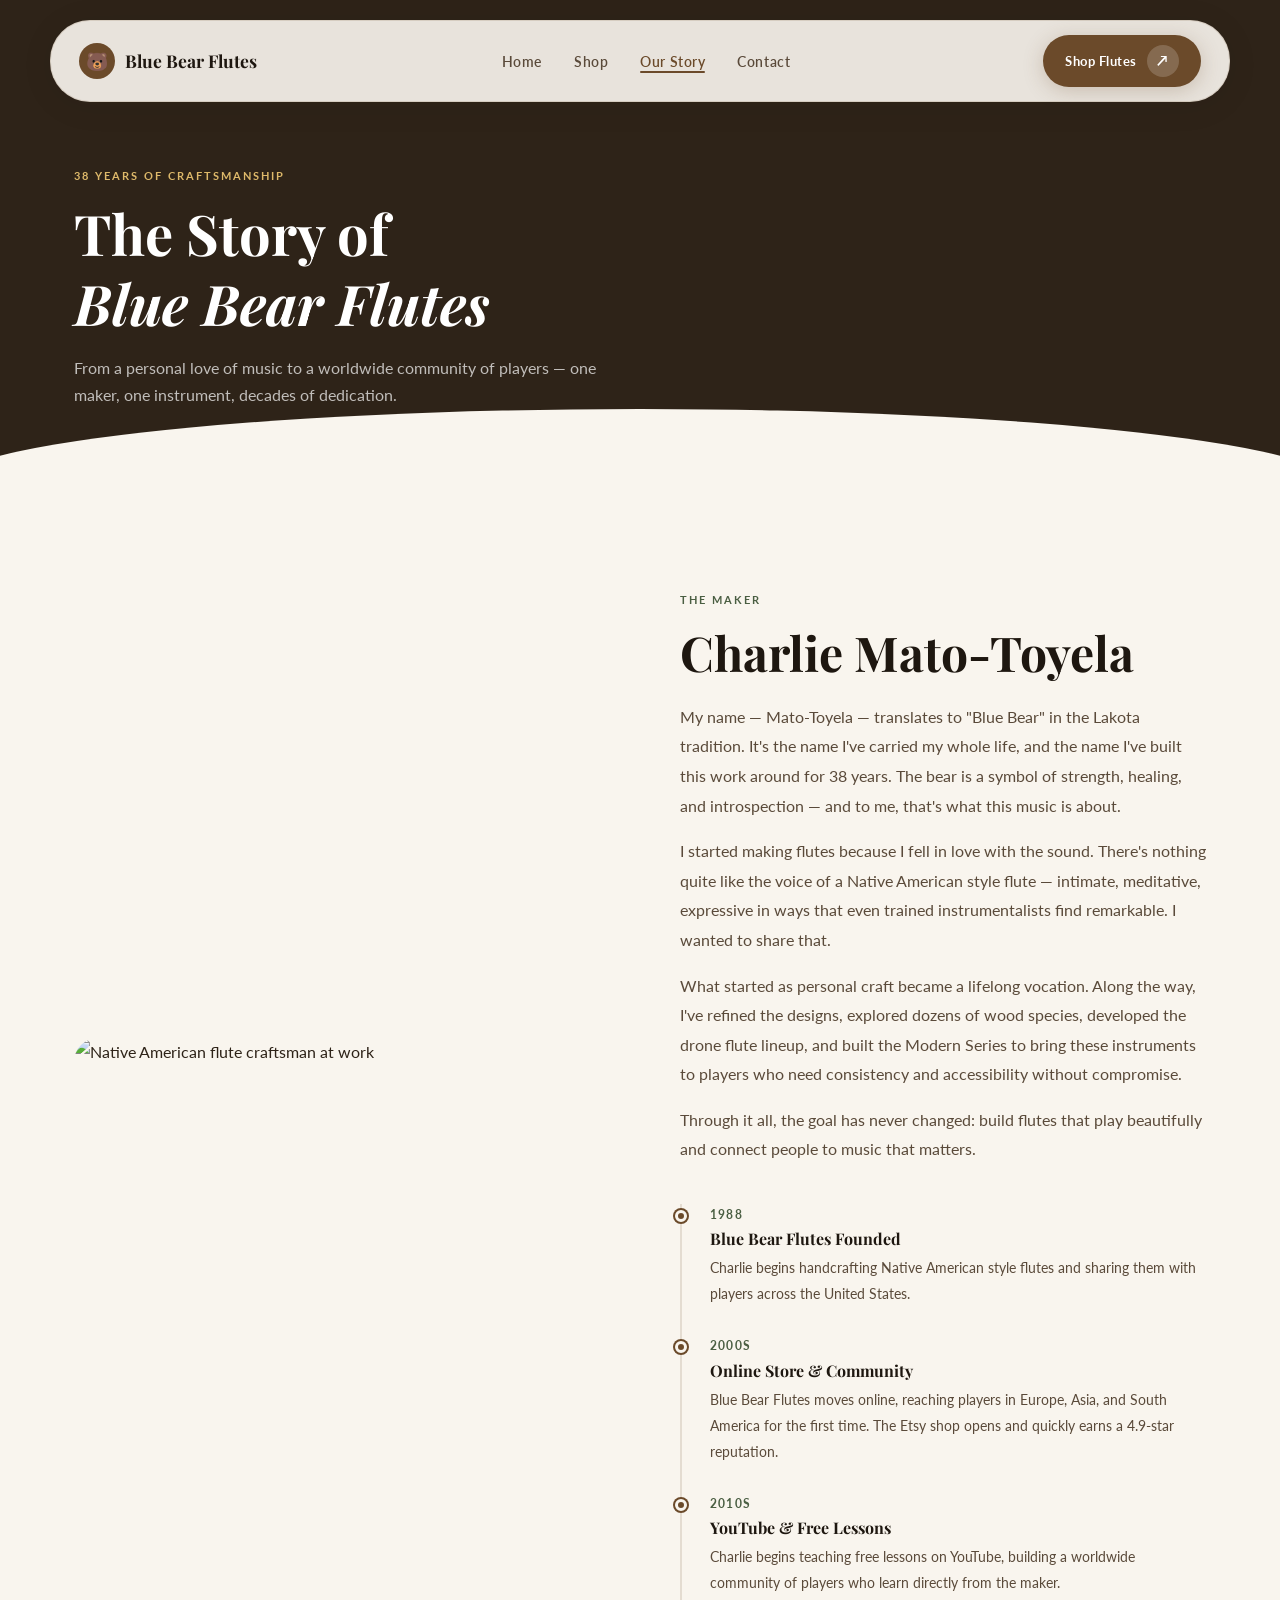
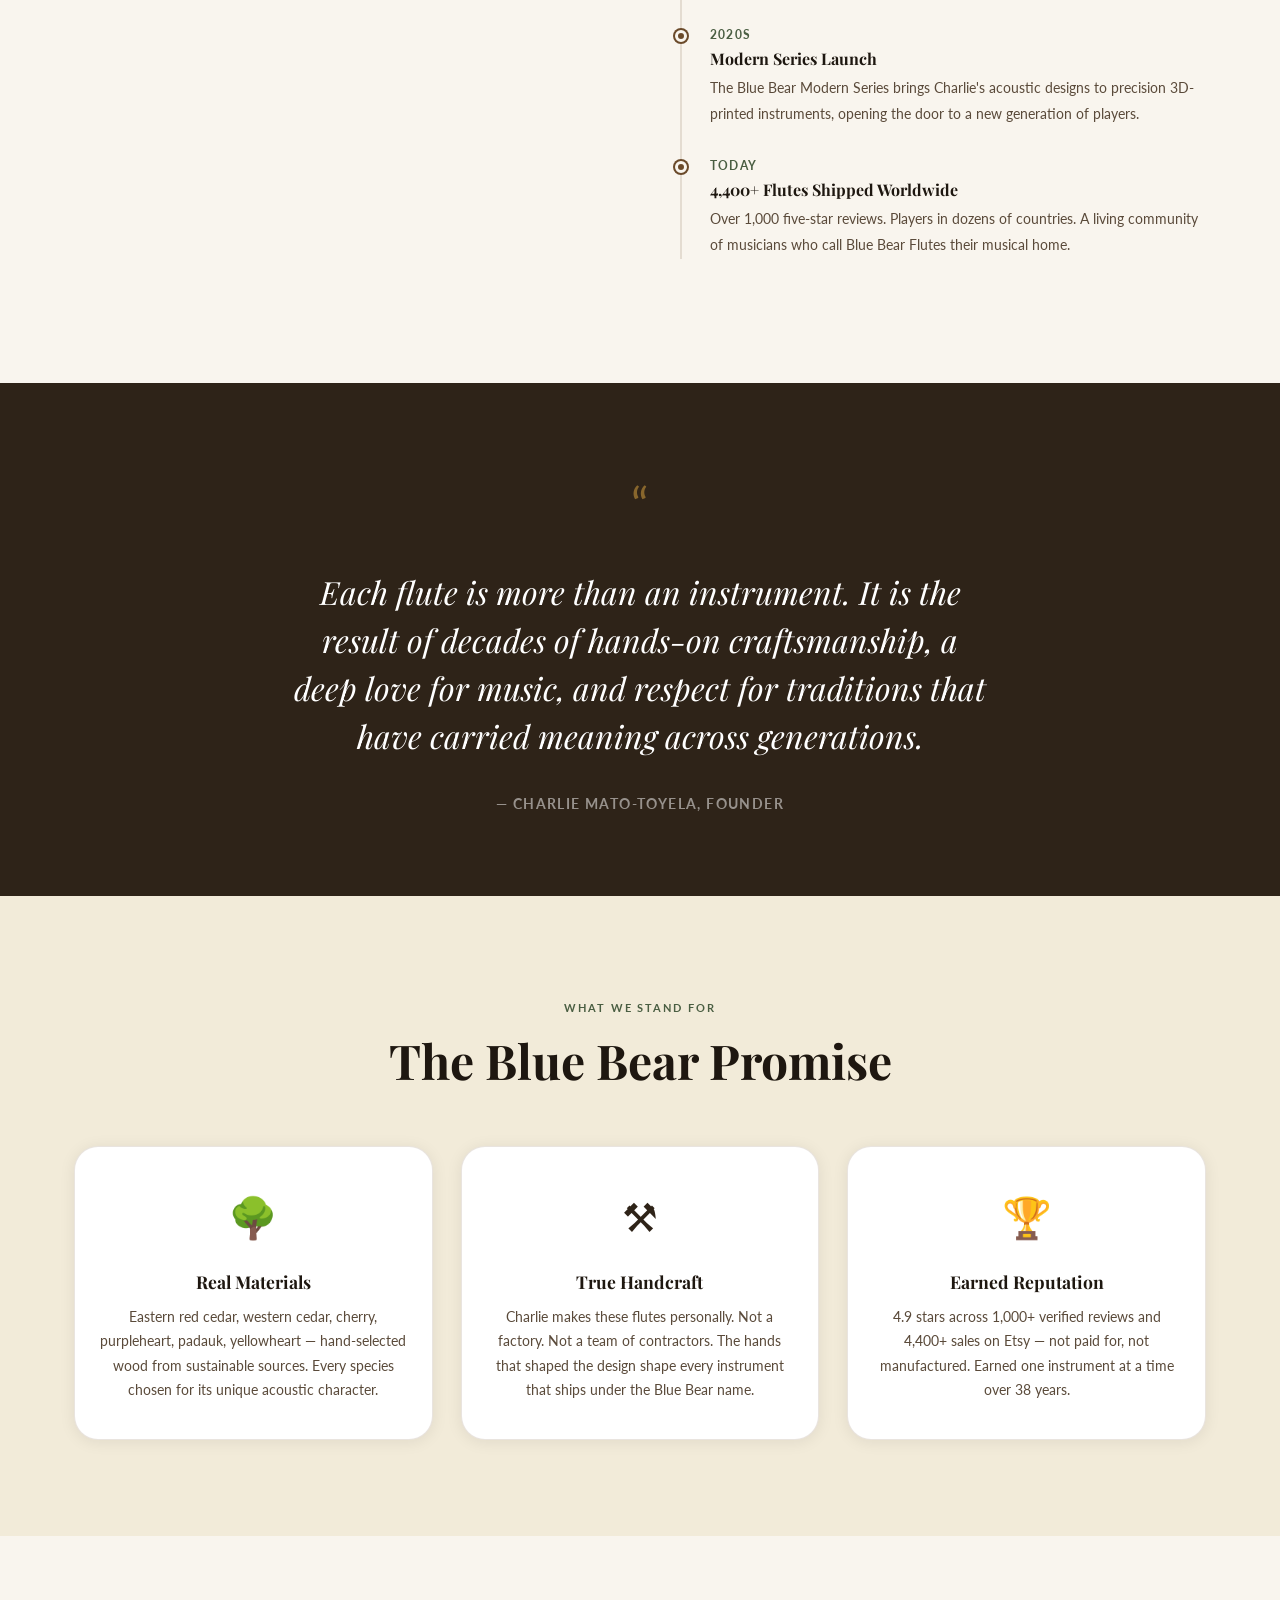
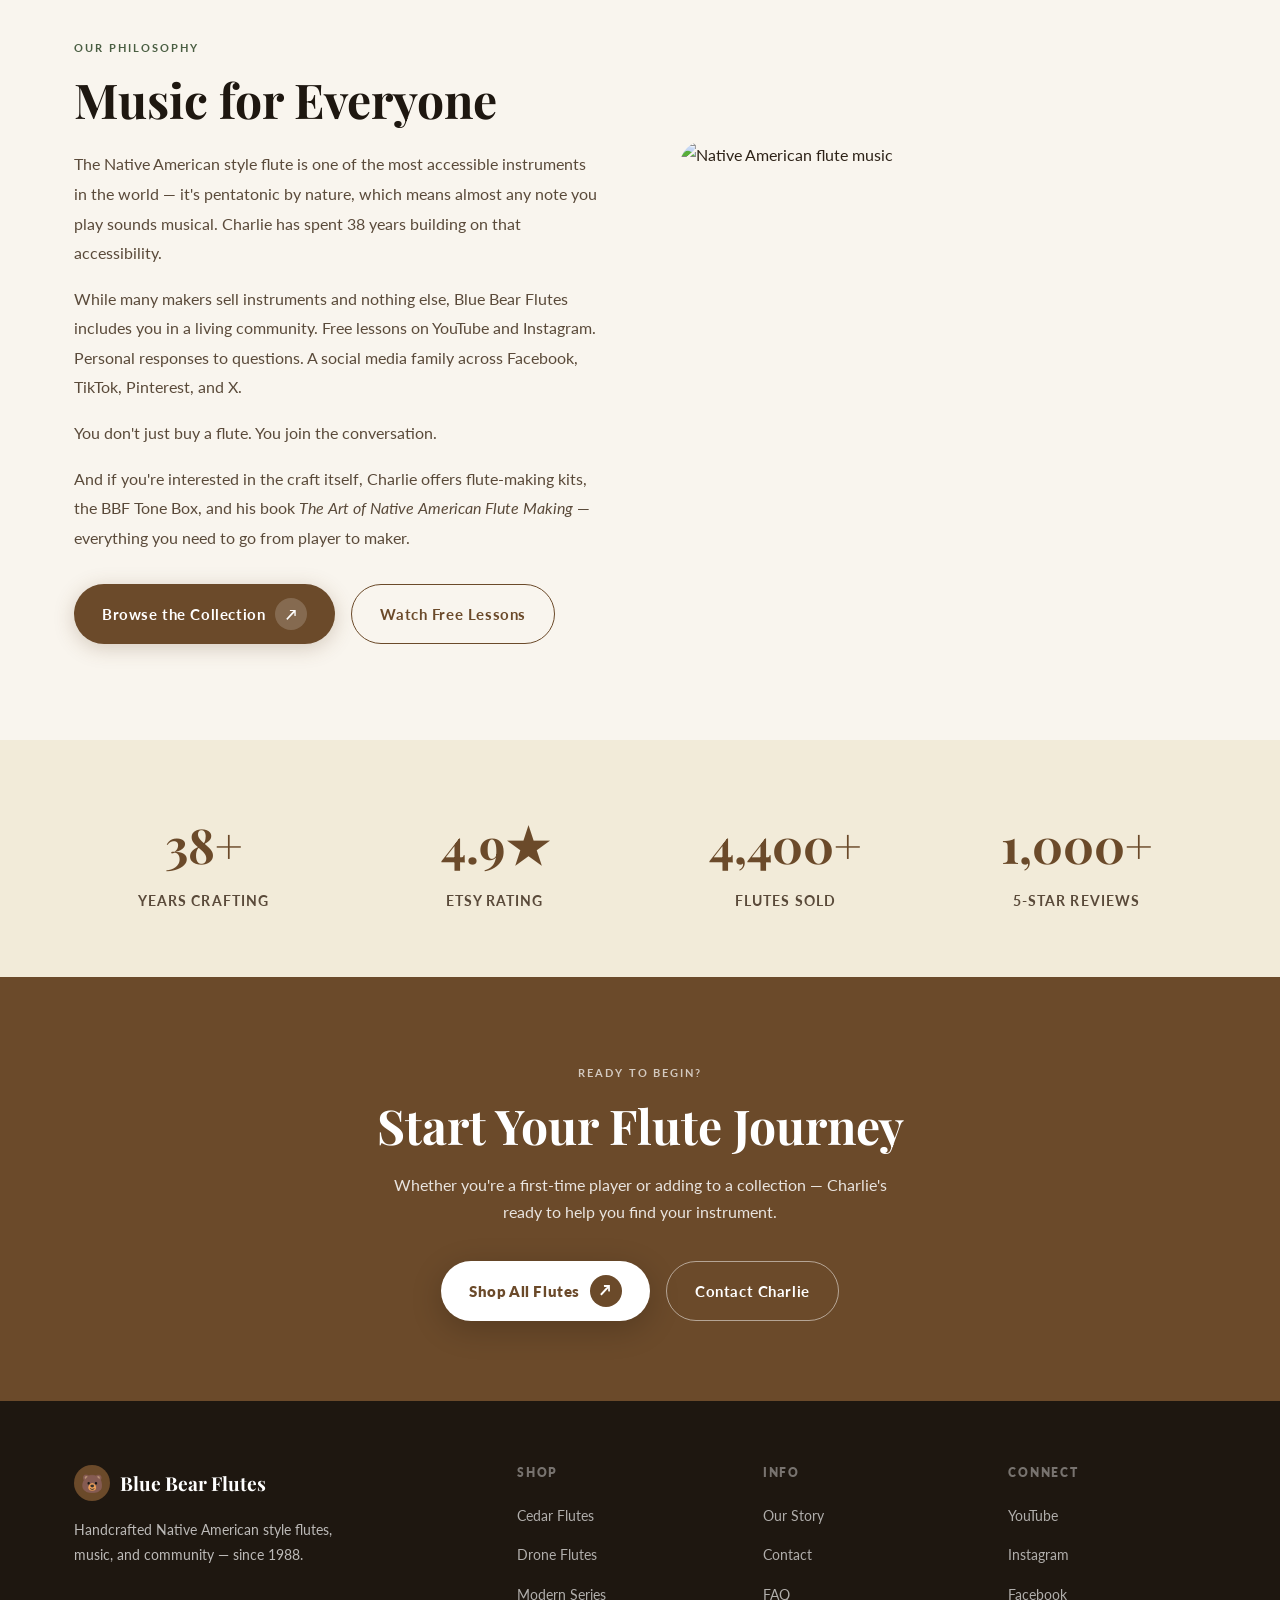
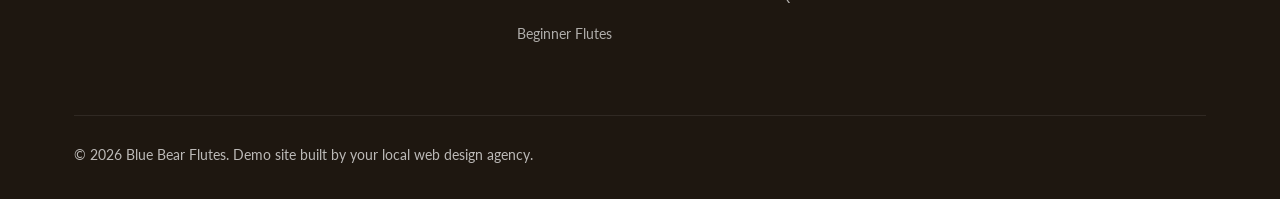
==== about.html @ f472fc2d "Initial build: Blue Bear Flutes demo site (4 pages + CSS)" ====
<!DOCTYPE html>
<html lang="en">
<head>
  <meta charset="UTF-8">
  <meta name="viewport" content="width=device-width, initial-scale=1.0">
  <title>Our Story — Blue Bear Flutes</title>
  <meta name="description" content="The story of Charlie Mato-Toyela and Blue Bear Flutes — 38 years of handcrafting Native American style flutes with heart, passion, and craftsmanship.">
  <link rel="preconnect" href="https://fonts.googleapis.com">
  <link rel="preconnect" href="https://fonts.gstatic.com" crossorigin>
  <link href="https://fonts.googleapis.com/css2?family=Playfair+Display:ital,wght@0,600;0,700;1,600&family=Lato:wght@300;400;700;900&display=swap" rel="stylesheet">
  <link rel="stylesheet" href="style.css">
</head>
<body>

<nav class="nav" id="nav">
  <div class="nav-inner">
    <a href="index.html" class="nav-logo">
      <div class="nav-logo-bear">&#x1f43b;</div>
      Blue Bear Flutes
    </a>
    <ul class="nav-links">
      <li><a href="index.html">Home</a></li>
      <li><a href="shop.html">Shop</a></li>
      <li><a href="about.html" class="active">Our Story</a></li>
      <li><a href="contact.html">Contact</a></li>
    </ul>
    <a href="shop.html" class="btn btn-primary nav-cta" style="padding:10px 22px;font-size:0.84rem;">
      Shop Flutes <span class="btn-arrow">&#8599;</span>
    </a>
    <button class="hamburger" id="hamburger" aria-label="Menu">
      <span></span><span></span><span></span>
    </button>
  </div>
</nav>
<nav class="nav-mobile" id="navMobile">
  <a href="index.html">Home</a>
  <a href="shop.html">Shop</a>
  <a href="about.html">Our Story</a>
  <a href="contact.html">Contact</a>
</nav>

<!-- ── PAGE HERO ── -->
<section class="page-hero">
  <div class="container page-hero-content">
    <span class="eyebrow">38 Years of Craftsmanship</span>
    <h1>The Story of<br><em>Blue Bear Flutes</em></h1>
    <p>From a personal love of music to a worldwide community of players — one maker, one instrument, decades of dedication.</p>
  </div>
</section>

<!-- ── FOUNDER STORY ── -->
<section>
  <div class="container">
    <div class="story-split">
      <div class="story-img reveal">
        <img src="https://images.unsplash.com/photo-1548247417-5d2a78f0e87a?w=700&q=80" alt="Native American flute craftsman at work" loading="lazy">
      </div>
      <div class="story-text reveal reveal-delay-2">
        <span class="eyebrow">The Maker</span>
        <h2 class="section-title">Charlie Mato-Toyela</h2>
        <p>My name — Mato-Toyela — translates to "Blue Bear" in the Lakota tradition. It's the name I've carried my whole life, and the name I've built this work around for 38 years. The bear is a symbol of strength, healing, and introspection — and to me, that's what this music is about.</p>
        <p>I started making flutes because I fell in love with the sound. There's nothing quite like the voice of a Native American style flute — intimate, meditative, expressive in ways that even trained instrumentalists find remarkable. I wanted to share that.</p>
        <p>What started as personal craft became a lifelong vocation. Along the way, I've refined the designs, explored dozens of wood species, developed the drone flute lineup, and built the Modern Series to bring these instruments to players who need consistency and accessibility without compromise.</p>
        <p>Through it all, the goal has never changed: build flutes that play beautifully and connect people to music that matters.</p>

        <div class="timeline">
          <div class="timeline-item">
            <div class="timeline-year">1988</div>
            <h4>Blue Bear Flutes Founded</h4>
            <p>Charlie begins handcrafting Native American style flutes and sharing them with players across the United States.</p>
          </div>
          <div class="timeline-item">
            <div class="timeline-year">2000s</div>
            <h4>Online Store &amp; Community</h4>
            <p>Blue Bear Flutes moves online, reaching players in Europe, Asia, and South America for the first time. The Etsy shop opens and quickly earns a 4.9-star reputation.</p>
          </div>
          <div class="timeline-item">
            <div class="timeline-year">2010s</div>
            <h4>YouTube &amp; Free Lessons</h4>
            <p>Charlie begins teaching free lessons on YouTube, building a worldwide community of players who learn directly from the maker.</p>
          </div>
          <div class="timeline-item">
            <div class="timeline-year">2020s</div>
            <h4>Modern Series Launch</h4>
            <p>The Blue Bear Modern Series brings Charlie's acoustic designs to precision 3D-printed instruments, opening the door to a new generation of players.</p>
          </div>
          <div class="timeline-item">
            <div class="timeline-year">Today</div>
            <h4>4,400+ Flutes Shipped Worldwide</h4>
            <p>Over 1,000 five-star reviews. Players in dozens of countries. A living community of musicians who call Blue Bear Flutes their musical home.</p>
          </div>
        </div>
      </div>
    </div>
  </div>
</section>

<!-- ── QUOTE SECTION ── -->
<section style="background:var(--dark2);padding:80px 0;text-align:center;">
  <div class="container">
    <div class="reveal" style="max-width:700px;margin:0 auto;">
      <div style="font-size:48px;color:var(--gold);margin-bottom:24px;opacity:0.6;">&ldquo;</div>
      <blockquote style="font-family:'Playfair Display',serif;font-size:clamp(1.4rem,3vw,2rem);color:#fff;line-height:1.5;font-style:italic;margin-bottom:32px;">
        Each flute is more than an instrument. It is the result of decades of hands-on craftsmanship, a deep love for music, and respect for traditions that have carried meaning across generations.
      </blockquote>
      <div style="font-size:0.88rem;font-weight:700;letter-spacing:0.1em;text-transform:uppercase;color:rgba(255,255,255,0.5);">
        — Charlie Mato-Toyela, Founder
      </div>
    </div>
  </div>
</section>

<!-- ── VALUES ── -->
<section style="background:var(--bg2);">
  <div class="container">
    <div class="reveal" style="text-align:center;max-width:560px;margin:0 auto 56px;">
      <span class="eyebrow">What We Stand For</span>
      <h2 class="section-title">The Blue Bear Promise</h2>
    </div>
    <div class="values-grid">
      <div class="value-card reveal reveal-delay-1">
        <div class="value-icon">&#127795;</div>
        <h3>Real Materials</h3>
        <p>Eastern red cedar, western cedar, cherry, purpleheart, padauk, yellowheart — hand-selected wood from sustainable sources. Every species chosen for its unique acoustic character.</p>
      </div>
      <div class="value-card reveal reveal-delay-2">
        <div class="value-icon">&#9874;</div>
        <h3>True Handcraft</h3>
        <p>Charlie makes these flutes personally. Not a factory. Not a team of contractors. The hands that shaped the design shape every instrument that ships under the Blue Bear name.</p>
      </div>
      <div class="value-card reveal reveal-delay-3">
        <div class="value-icon">&#127942;</div>
        <h3>Earned Reputation</h3>
        <p>4.9 stars across 1,000+ verified reviews and 4,400+ sales on Etsy — not paid for, not manufactured. Earned one instrument at a time over 38 years.</p>
      </div>
    </div>
  </div>
</section>

<!-- ── ABOUT PHILOSOPHY ── -->
<section>
  <div class="container">
    <div class="story-split">
      <div class="story-text reveal">
        <span class="eyebrow">Our Philosophy</span>
        <h2 class="section-title">Music for Everyone</h2>
        <p>The Native American style flute is one of the most accessible instruments in the world — it's pentatonic by nature, which means almost any note you play sounds musical. Charlie has spent 38 years building on that accessibility.</p>
        <p>While many makers sell instruments and nothing else, Blue Bear Flutes includes you in a living community. Free lessons on YouTube and Instagram. Personal responses to questions. A social media family across Facebook, TikTok, Pinterest, and X.</p>
        <p>You don't just buy a flute. You join the conversation.</p>
        <p>And if you're interested in the craft itself, Charlie offers flute-making kits, the BBF Tone Box, and his book <em>The Art of Native American Flute Making</em> — everything you need to go from player to maker.</p>

        <div style="margin-top:32px;display:flex;gap:16px;flex-wrap:wrap;">
          <a href="shop.html" class="btn btn-primary">
            Browse the Collection <span class="btn-arrow">&#8599;</span>
          </a>
          <a href="https://www.youtube.com/bluebearflutes" class="btn btn-outline" target="_blank">
            Watch Free Lessons
          </a>
        </div>
      </div>
      <div class="story-img reveal reveal-delay-2">
        <img src="https://images.unsplash.com/photo-1511174511562-5f7f18b874f8?w=700&q=80" alt="Native American flute music" loading="lazy">
      </div>
    </div>
  </div>
</section>

<!-- ── SOCIAL PROOF NUMBERS ── -->
<section style="background:var(--bg2);padding:64px 0;">
  <div class="container">
    <div style="display:grid;grid-template-columns:repeat(4,1fr);gap:32px;text-align:center;" class="reveal">
      <div>
        <div style="font-family:'Playfair Display',serif;font-size:3rem;font-weight:700;color:var(--accent);">38+</div>
        <div style="font-size:0.85rem;font-weight:700;letter-spacing:0.08em;text-transform:uppercase;color:var(--text-mid);margin-top:4px;">Years Crafting</div>
      </div>
      <div>
        <div style="font-family:'Playfair Display',serif;font-size:3rem;font-weight:700;color:var(--accent);">4.9&#9733;</div>
        <div style="font-size:0.85rem;font-weight:700;letter-spacing:0.08em;text-transform:uppercase;color:var(--text-mid);margin-top:4px;">Etsy Rating</div>
      </div>
      <div>
        <div style="font-family:'Playfair Display',serif;font-size:3rem;font-weight:700;color:var(--accent);">4,400+</div>
        <div style="font-size:0.85rem;font-weight:700;letter-spacing:0.08em;text-transform:uppercase;color:var(--text-mid);margin-top:4px;">Flutes Sold</div>
      </div>
      <div>
        <div style="font-family:'Playfair Display',serif;font-size:3rem;font-weight:700;color:var(--accent);">1,000+</div>
        <div style="font-size:0.85rem;font-weight:700;letter-spacing:0.08em;text-transform:uppercase;color:var(--text-mid);margin-top:4px;">5-Star Reviews</div>
      </div>
    </div>
  </div>
</section>

<!-- ── CTA ── -->
<section class="cta-section">
  <div class="container">
    <span class="eyebrow">Ready to Begin?</span>
    <h2>Start Your Flute Journey</h2>
    <p>Whether you're a first-time player or adding to a collection — Charlie's ready to help you find your instrument.</p>
    <div style="display:flex;gap:16px;justify-content:center;flex-wrap:wrap;">
      <a href="shop.html" class="btn btn-white">
        Shop All Flutes <span class="btn-arrow" style="background:var(--accent);color:#fff;">&#8599;</span>
      </a>
      <a href="contact.html" class="btn btn-outline" style="border-color:rgba(255,255,255,0.5);color:#fff;">
        Contact Charlie
      </a>
    </div>
  </div>
</section>

<!-- ── FOOTER ── -->
<footer>
  <div class="container">
    <div class="footer-grid">
      <div class="footer-brand">
        <div class="footer-logo"><div class="footer-logo-bear">&#x1f43b;</div>Blue Bear Flutes</div>
        <p>Handcrafted Native American style flutes, music, and community — since 1988.</p>
      </div>
      <div class="footer-col">
        <h4>Shop</h4>
        <ul>
          <li><a href="shop.html#cedar">Cedar Flutes</a></li>
          <li><a href="shop.html#drone">Drone Flutes</a></li>
          <li><a href="shop.html#modern">Modern Series</a></li>
          <li><a href="shop.html#beginner">Beginner Flutes</a></li>
        </ul>
      </div>
      <div class="footer-col">
        <h4>Info</h4>
        <ul>
          <li><a href="about.html">Our Story</a></li>
          <li><a href="contact.html">Contact</a></li>
          <li><a href="https://www.bluebearflutes.com/faq" target="_blank">FAQ</a></li>
        </ul>
      </div>
      <div class="footer-col">
        <h4>Connect</h4>
        <ul>
          <li><a href="https://youtube.com/bluebearflutes" target="_blank">YouTube</a></li>
          <li><a href="https://instagram.com/bluebearflutes" target="_blank">Instagram</a></li>
          <li><a href="https://facebook.com/bluebearflutes" target="_blank">Facebook</a></li>
        </ul>
      </div>
    </div>
    <div class="footer-bottom">
      <p>&copy; 2026 Blue Bear Flutes. Demo site built by your local web design agency.</p>
    </div>
  </div>
</footer>

<script>
const nav = document.getElementById('nav');
window.addEventListener('scroll', () => nav.classList.toggle('scrolled', window.scrollY > 60), { passive: true });
const hamburger = document.getElementById('hamburger');
const navMobile = document.getElementById('navMobile');
hamburger.addEventListener('click', () => {
  hamburger.classList.toggle('open');
  navMobile.classList.toggle('open');
  document.body.style.overflow = navMobile.classList.contains('open') ? 'hidden' : '';
});
navMobile.querySelectorAll('a').forEach(a => a.addEventListener('click', () => {
  hamburger.classList.remove('open'); navMobile.classList.remove('open'); document.body.style.overflow = '';
}));
const observer = new IntersectionObserver(entries => entries.forEach(e => {
  if (e.isIntersecting) { e.target.classList.add('visible'); observer.unobserve(e.target); }
}), { threshold: 0.12 });
document.querySelectorAll('.reveal').forEach(el => observer.observe(el));
</script>
</body>
</html>
---- style.css ----
/* ============================================================
   BLUE BEAR FLUTES — Demo Site CSS
   Design: Editorial Luxury / Artisan Warmth
   Palette: Deep forest earth tones — cedar, sage, bone
   Fonts: Playfair Display (headings) + Lato (body)
   ============================================================ */

/* ── RESET & BASE ── */
*, *::before, *::after { box-sizing: border-box; margin: 0; padding: 0; }

:root {
  --bg:        #F9F5EE;    /* warm bone parchment */
  --bg2:       #F2EBD9;    /* slightly deeper cream */
  --bg3:       #E8DFC8;    /* warm linen */
  --dark:      #1E1710;    /* deep cedar-black */
  --dark2:     #2E2318;    /* rich espresso */
  --accent:    #6B4A2A;    /* warm cedar brown */
  --accent2:   #8B6340;    /* lighter amber cedar */
  --sage:      #4A5E42;    /* forest sage green */
  --sage2:     #6A7E62;    /* lighter sage */
  --gold:      #C4933A;    /* warm artisan gold */
  --gold-light:#DEB96A;    /* star/highlight gold */
  --text:      #2E2318;    /* body text */
  --text-mid:  #5A4A3A;    /* secondary text */
  --text-light:#8A7A6A;    /* muted text */
  --border:    rgba(107,74,42,0.15);
  --shadow:    rgba(30,23,16,0.08);
  --shadow-lg: rgba(30,23,16,0.16);

  --radius-sm: 4px;
  --radius:    12px;
  --radius-lg: 24px;
  --radius-xl: 40px;

  --transition: all 0.45s cubic-bezier(0.25, 0.46, 0.45, 0.94);
  --transition-fast: all 0.25s cubic-bezier(0.25, 0.46, 0.45, 0.94);
}

html { scroll-behavior: smooth; }

body {
  font-family: 'Lato', sans-serif;
  background: var(--bg);
  color: var(--text);
  line-height: 1.7;
  overflow-x: hidden;
}

img { max-width: 100%; height: auto; display: block; }

a { color: inherit; text-decoration: none; }

h1, h2, h3, h4, h5 {
  font-family: 'Playfair Display', serif;
  line-height: 1.25;
  color: var(--dark);
}

/* ── TYPOGRAPHY ── */
.eyebrow {
  display: inline-block;
  font-size: 11px;
  font-weight: 700;
  letter-spacing: 0.18em;
  text-transform: uppercase;
  color: var(--sage);
  margin-bottom: 12px;
}

.section-title {
  font-size: clamp(2rem, 4vw, 3rem);
  font-weight: 700;
  margin-bottom: 16px;
}

.section-sub {
  font-size: 1.05rem;
  color: var(--text-mid);
  max-width: 560px;
  line-height: 1.8;
}

/* ── LAYOUT ── */
.container {
  max-width: 1180px;
  margin: 0 auto;
  padding: 0 24px;
}

section { padding: 96px 0; }

/* ── BUTTONS ── */
.btn {
  display: inline-flex;
  align-items: center;
  gap: 10px;
  padding: 14px 28px;
  border-radius: var(--radius-xl);
  font-family: 'Lato', sans-serif;
  font-size: 0.92rem;
  font-weight: 700;
  letter-spacing: 0.04em;
  cursor: pointer;
  transition: var(--transition);
  border: none;
}

.btn-primary {
  background: var(--accent);
  color: #fff;
  box-shadow: 0 4px 20px rgba(107,74,42,0.25);
}
.btn-primary:hover {
  background: var(--dark2);
  transform: translateY(-3px);
  box-shadow: 0 8px 32px rgba(107,74,42,0.35);
}

.btn-outline {
  background: transparent;
  color: var(--accent);
  border: 1.5px solid var(--accent);
}
.btn-outline:hover {
  background: var(--accent);
  color: #fff;
  transform: translateY(-3px);
}

.btn-sage {
  background: var(--sage);
  color: #fff;
  box-shadow: 0 4px 20px rgba(74,94,66,0.25);
}
.btn-sage:hover {
  background: var(--dark);
  transform: translateY(-3px);
  box-shadow: 0 8px 32px rgba(74,94,66,0.35);
}

.btn-arrow {
  width: 32px;
  height: 32px;
  border-radius: 50%;
  background: rgba(255,255,255,0.18);
  display: flex;
  align-items: center;
  justify-content: center;
  flex-shrink: 0;
  transition: var(--transition-fast);
  font-size: 14px;
}
.btn:hover .btn-arrow { transform: translate(2px, -1px) scale(1.1); }

/* ── NAVIGATION ── */
.nav {
  position: fixed;
  top: 0;
  left: 0;
  right: 0;
  z-index: 1000;
  padding: 0;
  transition: var(--transition);
}

.nav-inner {
  max-width: 1180px;
  margin: 20px auto 0;
  padding: 14px 28px;
  display: flex;
  align-items: center;
  justify-content: space-between;
  background: rgba(249,245,238,0.92);
  backdrop-filter: blur(16px);
  -webkit-backdrop-filter: blur(16px);
  border-radius: var(--radius-xl);
  border: 1px solid var(--border);
  box-shadow: 0 4px 32px var(--shadow);
  transition: var(--transition);
}

.nav.scrolled .nav-inner {
  margin-top: 10px;
  box-shadow: 0 8px 48px var(--shadow-lg);
}

.nav-logo {
  display: flex;
  align-items: center;
  gap: 10px;
  font-family: 'Playfair Display', serif;
  font-size: 1.1rem;
  font-weight: 700;
  color: var(--dark);
}

.nav-logo-bear {
  width: 36px;
  height: 36px;
  border-radius: 50%;
  background: var(--accent);
  display: flex;
  align-items: center;
  justify-content: center;
  color: #fff;
  font-size: 18px;
}

.nav-links {
  display: flex;
  align-items: center;
  gap: 32px;
  list-style: none;
}

.nav-links a {
  font-size: 0.88rem;
  font-weight: 600;
  letter-spacing: 0.04em;
  color: var(--text-mid);
  position: relative;
  transition: var(--transition-fast);
}
.nav-links a::after {
  content: '';
  position: absolute;
  bottom: -3px;
  left: 0;
  width: 0;
  height: 2px;
  background: var(--accent);
  border-radius: 2px;
  transition: var(--transition-fast);
}
.nav-links a:hover { color: var(--accent); }
.nav-links a:hover::after { width: 100%; }
.nav-links a.active { color: var(--accent); }
.nav-links a.active::after { width: 100%; }

.nav-cta { margin-left: 8px; }

.hamburger {
  display: none;
  flex-direction: column;
  gap: 5px;
  cursor: pointer;
  padding: 4px;
  background: none;
  border: none;
}
.hamburger span {
  display: block;
  width: 22px;
  height: 2px;
  background: var(--dark);
  border-radius: 2px;
  transition: var(--transition-fast);
}
.hamburger.open span:nth-child(1) { transform: translateY(7px) rotate(45deg); }
.hamburger.open span:nth-child(2) { opacity: 0; transform: scaleX(0); }
.hamburger.open span:nth-child(3) { transform: translateY(-7px) rotate(-45deg); }

.nav-mobile {
  display: none;
  position: fixed;
  top: 0;
  left: 0;
  right: 0;
  bottom: 0;
  background: rgba(30,23,16,0.97);
  backdrop-filter: blur(20px);
  z-index: 999;
  flex-direction: column;
  align-items: center;
  justify-content: center;
  gap: 32px;
}
.nav-mobile.open { display: flex; }
.nav-mobile a {
  font-family: 'Playfair Display', serif;
  font-size: 2rem;
  color: #fff;
  opacity: 0;
  transform: translateY(20px);
  transition: var(--transition);
}
.nav-mobile.open a { opacity: 1; transform: translateY(0); }
.nav-mobile.open a:nth-child(1) { transition-delay: 0.1s; }
.nav-mobile.open a:nth-child(2) { transition-delay: 0.15s; }
.nav-mobile.open a:nth-child(3) { transition-delay: 0.2s; }
.nav-mobile.open a:nth-child(4) { transition-delay: 0.25s; }
.nav-mobile.open a:nth-child(5) { transition-delay: 0.3s; }
.nav-mobile a:hover { color: var(--gold-light); }

/* ── HERO ── */
.hero {
  min-height: 100dvh;
  display: flex;
  align-items: center;
  position: relative;
  overflow: hidden;
  padding-top: 120px;
}

.hero-bg {
  position: absolute;
  inset: 0;
  background-image: url('https://images.unsplash.com/photo-1511174511562-5f7f18b874f8?w=1800&q=80');
  background-size: cover;
  background-position: center 30%;
  transform: scale(1.05);
  animation: heroBgZoom 20s ease-out forwards;
}

@keyframes heroBgZoom {
  from { transform: scale(1.05); }
  to   { transform: scale(1.0); }
}

.hero-overlay {
  position: absolute;
  inset: 0;
  background: linear-gradient(
    105deg,
    rgba(30,23,16,0.88) 0%,
    rgba(30,23,16,0.60) 55%,
    rgba(30,23,16,0.30) 100%
  );
}

.hero-content {
  position: relative;
  z-index: 2;
  max-width: 700px;
}

.hero-eyebrow {
  display: inline-block;
  padding: 6px 16px;
  border: 1px solid rgba(196,147,58,0.5);
  border-radius: var(--radius-xl);
  font-size: 11px;
  font-weight: 700;
  letter-spacing: 0.2em;
  text-transform: uppercase;
  color: var(--gold-light);
  margin-bottom: 28px;
  opacity: 0;
  transform: translateY(20px);
  animation: fadeUp 0.7s ease 0.2s forwards;
}

.hero h1 {
  font-size: clamp(2.8rem, 6vw, 5rem);
  font-weight: 700;
  color: #fff;
  line-height: 1.12;
  margin-bottom: 24px;
  opacity: 0;
  transform: translateY(24px);
  animation: fadeUp 0.8s ease 0.35s forwards;
}

.hero h1 em {
  font-style: italic;
  color: var(--gold-light);
}

.hero-desc {
  font-size: 1.1rem;
  color: rgba(255,255,255,0.82);
  max-width: 520px;
  line-height: 1.8;
  margin-bottom: 36px;
  opacity: 0;
  transform: translateY(20px);
  animation: fadeUp 0.8s ease 0.5s forwards;
}

.hero-actions {
  display: flex;
  align-items: center;
  flex-wrap: wrap;
  gap: 16px;
  opacity: 0;
  transform: translateY(20px);
  animation: fadeUp 0.8s ease 0.65s forwards;
}

.hero-stats {
  display: flex;
  gap: 40px;
  margin-top: 64px;
  padding-top: 48px;
  border-top: 1px solid rgba(255,255,255,0.15);
  opacity: 0;
  animation: fadeUp 0.8s ease 0.8s forwards;
}

.hero-stat .num {
  font-family: 'Playfair Display', serif;
  font-size: 2.2rem;
  font-weight: 700;
  color: var(--gold-light);
}
.hero-stat .label {
  font-size: 0.82rem;
  letter-spacing: 0.06em;
  color: rgba(255,255,255,0.6);
  text-transform: uppercase;
}

/* ── TRUST STRIP ── */
.trust-strip {
  background: var(--dark2);
  padding: 24px 0;
  overflow: hidden;
}

.marquee-track {
  display: flex;
  gap: 64px;
  animation: marquee 28s linear infinite;
  white-space: nowrap;
}

.marquee-item {
  display: flex;
  align-items: center;
  gap: 10px;
  color: rgba(255,255,255,0.7);
  font-size: 0.88rem;
  font-weight: 600;
  letter-spacing: 0.06em;
  text-transform: uppercase;
  flex-shrink: 0;
}

.marquee-dot {
  width: 5px;
  height: 5px;
  border-radius: 50%;
  background: var(--gold);
}

@keyframes marquee {
  from { transform: translateX(0); }
  to   { transform: translateX(-50%); }
}

/* ── FEATURED PRODUCTS ── */
.products-grid {
  display: grid;
  grid-template-columns: repeat(3, 1fr);
  gap: 28px;
  margin-top: 56px;
}

.product-card {
  background: #fff;
  border-radius: var(--radius-lg);
  overflow: hidden;
  border: 1px solid var(--border);
  box-shadow: 0 2px 16px var(--shadow);
  transition: var(--transition);
  display: flex;
  flex-direction: column;
}

.product-card:hover {
  transform: translateY(-8px);
  box-shadow: 0 16px 48px var(--shadow-lg);
}

.product-card-img {
  aspect-ratio: 4/3;
  overflow: hidden;
  position: relative;
}

.product-card-img img {
  width: 100%;
  height: 100%;
  object-fit: cover;
  transition: transform 0.7s cubic-bezier(0.25, 0.46, 0.45, 0.94);
}
.product-card:hover .product-card-img img { transform: scale(1.06); }

.product-card-badge {
  position: absolute;
  top: 14px;
  left: 14px;
  padding: 4px 12px;
  border-radius: var(--radius-xl);
  font-size: 10px;
  font-weight: 800;
  letter-spacing: 0.1em;
  text-transform: uppercase;
}
.badge-cedar { background: var(--accent); color: #fff; }
.badge-sale { background: var(--sage); color: #fff; }
.badge-modern { background: var(--dark); color: var(--gold-light); }
.badge-new { background: var(--gold); color: #fff; }

.product-card-body {
  padding: 24px;
  flex: 1;
  display: flex;
  flex-direction: column;
}

.product-category {
  font-size: 10px;
  font-weight: 700;
  letter-spacing: 0.14em;
  text-transform: uppercase;
  color: var(--sage);
  margin-bottom: 8px;
}

.product-card-body h3 {
  font-size: 1.15rem;
  margin-bottom: 10px;
}

.product-desc {
  font-size: 0.9rem;
  color: var(--text-mid);
  line-height: 1.65;
  margin-bottom: 20px;
  flex: 1;
}

.product-footer {
  display: flex;
  align-items: center;
  justify-content: space-between;
  padding-top: 16px;
  border-top: 1px solid var(--border);
}

.product-price {
  font-family: 'Playfair Display', serif;
  font-size: 1.25rem;
  font-weight: 700;
  color: var(--accent);
}
.product-price-orig {
  font-size: 0.85rem;
  color: var(--text-light);
  text-decoration: line-through;
  font-family: 'Lato', sans-serif;
  font-weight: 400;
  display: block;
  margin-bottom: 2px;
}

.product-link {
  width: 38px;
  height: 38px;
  border-radius: 50%;
  background: var(--bg2);
  display: flex;
  align-items: center;
  justify-content: center;
  font-size: 16px;
  color: var(--accent);
  transition: var(--transition-fast);
  border: 1px solid var(--border);
}
.product-card:hover .product-link {
  background: var(--accent);
  color: #fff;
  transform: scale(1.1);
}

/* ── ABOUT SECTION ── */
.about-grid {
  display: grid;
  grid-template-columns: 1fr 1fr;
  gap: 80px;
  align-items: center;
}

.about-image-wrap {
  position: relative;
}

.about-img-main {
  border-radius: var(--radius-lg);
  overflow: hidden;
  aspect-ratio: 3/4;
  box-shadow: 0 24px 64px var(--shadow-lg);
}
.about-img-main img {
  width: 100%;
  height: 100%;
  object-fit: cover;
}

.about-img-accent {
  position: absolute;
  bottom: -32px;
  right: -32px;
  width: 200px;
  border-radius: var(--radius);
  overflow: hidden;
  border: 6px solid var(--bg);
  box-shadow: 0 8px 32px var(--shadow-lg);
}
.about-img-accent img {
  width: 100%;
  height: 150px;
  object-fit: cover;
}

.about-badge {
  position: absolute;
  top: 32px;
  right: -20px;
  background: var(--accent);
  color: #fff;
  border-radius: var(--radius);
  padding: 16px 20px;
  text-align: center;
  box-shadow: 0 8px 32px rgba(107,74,42,0.35);
}
.about-badge .num {
  font-family: 'Playfair Display', serif;
  font-size: 2rem;
  font-weight: 700;
  line-height: 1;
}
.about-badge .label {
  font-size: 0.72rem;
  letter-spacing: 0.08em;
  text-transform: uppercase;
  opacity: 0.85;
  margin-top: 4px;
}

.about-content { padding-right: 16px; }

.about-content h2 { margin-bottom: 20px; }

.about-content p {
  color: var(--text-mid);
  margin-bottom: 20px;
  line-height: 1.85;
}

.about-signature {
  margin-top: 32px;
  padding-top: 28px;
  border-top: 1px solid var(--border);
  display: flex;
  align-items: center;
  gap: 16px;
}

.sig-avatar {
  width: 56px;
  height: 56px;
  border-radius: 50%;
  background: var(--bg3);
  border: 2px solid var(--border);
  overflow: hidden;
  flex-shrink: 0;
}
.sig-avatar img { width: 100%; height: 100%; object-fit: cover; }

.sig-name {
  font-family: 'Playfair Display', serif;
  font-size: 1rem;
  font-weight: 700;
}
.sig-title {
  font-size: 0.8rem;
  color: var(--text-light);
  margin-top: 2px;
}

/* ── SOCIAL PROOF / REVIEWS ── */
.reviews-bg {
  background: var(--dark2);
  position: relative;
  overflow: hidden;
}
.reviews-bg::before {
  content: '';
  position: absolute;
  top: -80px;
  left: -80px;
  width: 400px;
  height: 400px;
  border-radius: 50%;
  background: radial-gradient(circle, rgba(196,147,58,0.06) 0%, transparent 70%);
}

.reviews-header {
  text-align: center;
  margin-bottom: 56px;
}
.reviews-header .eyebrow { color: var(--gold-light); }
.reviews-header .section-title { color: #fff; }
.reviews-header .section-sub { color: rgba(255,255,255,0.6); margin: 0 auto; }

.etsy-badge {
  display: inline-flex;
  align-items: center;
  gap: 10px;
  background: rgba(255,255,255,0.06);
  border: 1px solid rgba(255,255,255,0.1);
  border-radius: var(--radius-xl);
  padding: 12px 20px;
  margin-bottom: 32px;
}
.etsy-stars { color: var(--gold); font-size: 1.1rem; letter-spacing: 2px; }
.etsy-text { color: rgba(255,255,255,0.85); font-size: 0.88rem; font-weight: 600; }

.reviews-grid {
  display: grid;
  grid-template-columns: repeat(3, 1fr);
  gap: 24px;
}

.review-card {
  background: rgba(255,255,255,0.04);
  border: 1px solid rgba(255,255,255,0.08);
  border-radius: var(--radius-lg);
  padding: 28px;
  transition: var(--transition);
}
.review-card:hover {
  background: rgba(255,255,255,0.07);
  transform: translateY(-4px);
}

.review-stars { color: var(--gold); font-size: 0.9rem; letter-spacing: 2px; margin-bottom: 16px; }

.review-text {
  color: rgba(255,255,255,0.80);
  font-size: 0.95rem;
  line-height: 1.75;
  font-style: italic;
  margin-bottom: 20px;
}

.review-author {
  display: flex;
  align-items: center;
  gap: 12px;
}
.review-initial {
  width: 38px;
  height: 38px;
  border-radius: 50%;
  background: var(--accent);
  display: flex;
  align-items: center;
  justify-content: center;
  color: #fff;
  font-weight: 700;
  font-size: 0.9rem;
  flex-shrink: 0;
}
.review-name { font-weight: 700; color: #fff; font-size: 0.9rem; }
.review-source { font-size: 0.78rem; color: rgba(255,255,255,0.45); margin-top: 2px; }

/* ── FEATURES / WHY ── */
.features-grid {
  display: grid;
  grid-template-columns: repeat(2, 1fr);
  gap: 32px;
  margin-top: 56px;
}

.feature-card {
  display: flex;
  gap: 20px;
  padding: 28px;
  background: #fff;
  border-radius: var(--radius-lg);
  border: 1px solid var(--border);
  box-shadow: 0 2px 16px var(--shadow);
  transition: var(--transition);
}
.feature-card:hover {
  transform: translateY(-6px);
  box-shadow: 0 16px 48px var(--shadow-lg);
}

.feature-icon {
  width: 52px;
  height: 52px;
  border-radius: var(--radius);
  background: var(--bg2);
  display: flex;
  align-items: center;
  justify-content: center;
  font-size: 24px;
  flex-shrink: 0;
}

.feature-card h3 { font-size: 1.05rem; margin-bottom: 8px; }
.feature-card p { font-size: 0.9rem; color: var(--text-mid); line-height: 1.7; }

/* ── PRODUCTS PAGE FULL GRID ── */
.all-products-grid {
  display: grid;
  grid-template-columns: repeat(3, 1fr);
  gap: 28px;
  margin-top: 48px;
}

.filter-bar {
  display: flex;
  gap: 12px;
  flex-wrap: wrap;
  margin-bottom: 48px;
}

.filter-btn {
  padding: 8px 20px;
  border-radius: var(--radius-xl);
  font-size: 0.85rem;
  font-weight: 600;
  border: 1.5px solid var(--border);
  background: transparent;
  color: var(--text-mid);
  cursor: pointer;
  transition: var(--transition-fast);
}
.filter-btn.active, .filter-btn:hover {
  background: var(--accent);
  color: #fff;
  border-color: var(--accent);
}

/* ── PAGE HERO (inner pages) ── */
.page-hero {
  padding-top: 160px;
  padding-bottom: 80px;
  background: var(--dark2);
  position: relative;
  overflow: hidden;
}
.page-hero::after {
  content: '';
  position: absolute;
  bottom: -1px;
  left: 0;
  right: 0;
  height: 80px;
  background: var(--bg);
  clip-path: ellipse(55% 100% at 50% 100%);
}
.page-hero-content { position: relative; z-index: 2; }
.page-hero .eyebrow { color: var(--gold-light); }
.page-hero h1 { color: #fff; font-size: clamp(2.2rem, 4.5vw, 3.5rem); }
.page-hero p { color: rgba(255,255,255,0.7); max-width: 540px; margin-top: 16px; }

/* ── ABOUT PAGE ── */
.values-grid {
  display: grid;
  grid-template-columns: repeat(3, 1fr);
  gap: 28px;
  margin-top: 56px;
}
.value-card {
  text-align: center;
  padding: 36px 24px;
  background: #fff;
  border-radius: var(--radius-lg);
  border: 1px solid var(--border);
  box-shadow: 0 2px 16px var(--shadow);
  transition: var(--transition);
}
.value-card:hover {
  transform: translateY(-6px);
  box-shadow: 0 16px 48px var(--shadow-lg);
}
.value-icon { font-size: 40px; margin-bottom: 20px; }
.value-card h3 { font-size: 1.1rem; margin-bottom: 12px; }
.value-card p { font-size: 0.9rem; color: var(--text-mid); line-height: 1.7; }

.story-split {
  display: grid;
  grid-template-columns: 1fr 1fr;
  gap: 80px;
  align-items: center;
}
.story-img {
  border-radius: var(--radius-lg);
  overflow: hidden;
  aspect-ratio: 4/3;
}
.story-img img { width: 100%; height: 100%; object-fit: cover; }
.story-text h2 { margin-bottom: 20px; }
.story-text p { color: var(--text-mid); line-height: 1.85; margin-bottom: 16px; }

.timeline {
  margin-top: 40px;
  border-left: 2px solid var(--border);
  padding-left: 28px;
}
.timeline-item {
  position: relative;
  margin-bottom: 28px;
}
.timeline-item::before {
  content: '';
  position: absolute;
  left: -35px;
  top: 6px;
  width: 12px;
  height: 12px;
  border-radius: 50%;
  background: var(--accent);
  border: 3px solid var(--bg);
  box-shadow: 0 0 0 2px var(--accent);
}
.timeline-year {
  font-size: 0.78rem;
  font-weight: 700;
  letter-spacing: 0.1em;
  color: var(--sage);
  text-transform: uppercase;
  margin-bottom: 4px;
}
.timeline-item h4 { font-size: 1rem; margin-bottom: 6px; }
.timeline-item p { font-size: 0.88rem; color: var(--text-mid); }

/* ── CONTACT PAGE ── */
.contact-grid {
  display: grid;
  grid-template-columns: 1fr 1.4fr;
  gap: 64px;
  align-items: start;
}
.contact-info h2 { margin-bottom: 16px; }
.contact-info p { color: var(--text-mid); line-height: 1.85; margin-bottom: 32px; }

.contact-items { display: flex; flex-direction: column; gap: 20px; }
.contact-item {
  display: flex;
  align-items: center;
  gap: 16px;
  padding: 20px;
  background: #fff;
  border-radius: var(--radius);
  border: 1px solid var(--border);
}
.contact-item-icon {
  width: 44px;
  height: 44px;
  border-radius: var(--radius-sm);
  background: var(--bg2);
  display: flex;
  align-items: center;
  justify-content: center;
  font-size: 20px;
  flex-shrink: 0;
}
.contact-item-label { font-size: 0.78rem; color: var(--text-light); text-transform: uppercase; letter-spacing: 0.08em; margin-bottom: 2px; }
.contact-item-value { font-weight: 600; color: var(--text); }
.contact-item-value a { color: var(--accent); }

.contact-form {
  background: #fff;
  border-radius: var(--radius-lg);
  padding: 40px;
  border: 1px solid var(--border);
  box-shadow: 0 4px 32px var(--shadow);
}
.contact-form h3 { font-size: 1.5rem; margin-bottom: 8px; }
.form-subtitle { font-size: 0.9rem; color: var(--text-mid); margin-bottom: 28px; }

.form-group { margin-bottom: 20px; }
.form-row { display: grid; grid-template-columns: 1fr 1fr; gap: 16px; }
.form-group label { display: block; font-size: 0.82rem; font-weight: 700; color: var(--text); margin-bottom: 7px; letter-spacing: 0.04em; }
.form-group input, .form-group textarea, .form-group select {
  width: 100%;
  padding: 12px 16px;
  border: 1.5px solid var(--border);
  border-radius: var(--radius);
  font-family: 'Lato', sans-serif;
  font-size: 0.93rem;
  color: var(--text);
  background: var(--bg);
  transition: var(--transition-fast);
  appearance: none;
}
.form-group input:focus, .form-group textarea:focus, .form-group select:focus {
  outline: none;
  border-color: var(--accent);
  box-shadow: 0 0 0 3px rgba(107,74,42,0.1);
}
.form-group textarea { height: 130px; resize: vertical; }

.social-links {
  display: flex;
  gap: 12px;
  margin-top: 32px;
}
.social-link {
  width: 44px;
  height: 44px;
  border-radius: 50%;
  background: var(--bg2);
  border: 1px solid var(--border);
  display: flex;
  align-items: center;
  justify-content: center;
  font-size: 18px;
  color: var(--accent);
  transition: var(--transition-fast);
}
.social-link:hover {
  background: var(--accent);
  color: #fff;
  transform: translateY(-3px);
  box-shadow: 0 6px 20px rgba(107,74,42,0.3);
}

/* ── CTA SECTION ── */
.cta-section {
  background: var(--accent);
  position: relative;
  overflow: hidden;
  text-align: center;
  padding: 80px 0;
}
.cta-section::before {
  content: '';
  position: absolute;
  inset: 0;
  background: url('https://images.unsplash.com/photo-1511174511562-5f7f18b874f8?w=1600&q=40') center/cover;
  opacity: 0.1;
}
.cta-section > * { position: relative; z-index: 2; }
.cta-section .eyebrow { color: rgba(255,255,255,0.7); }
.cta-section h2 { color: #fff; font-size: clamp(2rem, 4vw, 3rem); margin-bottom: 16px; }
.cta-section p { color: rgba(255,255,255,0.85); max-width: 520px; margin: 0 auto 36px; }
.btn-white {
  background: #fff;
  color: var(--accent);
  font-weight: 800;
  box-shadow: 0 8px 32px rgba(0,0,0,0.2);
}
.btn-white:hover {
  background: var(--dark);
  color: var(--gold-light);
  transform: translateY(-3px);
}

/* ── FOOTER ── */
footer {
  background: var(--dark);
  color: rgba(255,255,255,0.7);
  padding: 64px 0 32px;
}

.footer-grid {
  display: grid;
  grid-template-columns: 2fr 1fr 1fr 1fr;
  gap: 48px;
  margin-bottom: 56px;
}

.footer-brand p {
  margin-top: 16px;
  font-size: 0.9rem;
  line-height: 1.75;
  max-width: 280px;
}

.footer-logo {
  font-family: 'Playfair Display', serif;
  font-size: 1.2rem;
  font-weight: 700;
  color: #fff;
  display: flex;
  align-items: center;
  gap: 10px;
}
.footer-logo-bear {
  width: 36px;
  height: 36px;
  border-radius: 50%;
  background: var(--accent);
  display: flex;
  align-items: center;
  justify-content: center;
  font-size: 18px;
}

.footer-col h4 {
  font-family: 'Lato', sans-serif;
  font-size: 0.78rem;
  font-weight: 800;
  letter-spacing: 0.14em;
  text-transform: uppercase;
  color: rgba(255,255,255,0.4);
  margin-bottom: 20px;
}
.footer-col ul { list-style: none; }
.footer-col li { margin-bottom: 12px; }
.footer-col a { font-size: 0.9rem; color: rgba(255,255,255,0.65); transition: var(--transition-fast); }
.footer-col a:hover { color: var(--gold-light); }

.footer-bottom {
  border-top: 1px solid rgba(255,255,255,0.08);
  padding-top: 28px;
  display: flex;
  align-items: center;
  justify-content: space-between;
  flex-wrap: wrap;
  gap: 12px;
}
.footer-bottom p { font-size: 0.85rem; }
.footer-social { display: flex; gap: 14px; }
.footer-social a {
  color: rgba(255,255,255,0.5);
  font-size: 0.85rem;
  transition: var(--transition-fast);
}
.footer-social a:hover { color: var(--gold-light); }

/* ── SCROLL REVEAL ── */
.reveal {
  opacity: 0;
  transform: translateY(32px);
  transition: opacity 0.7s ease, transform 0.7s cubic-bezier(0.25, 0.46, 0.45, 0.94);
}
.reveal.visible { opacity: 1; transform: translateY(0); }
.reveal-delay-1 { transition-delay: 0.1s; }
.reveal-delay-2 { transition-delay: 0.2s; }
.reveal-delay-3 { transition-delay: 0.3s; }
.reveal-delay-4 { transition-delay: 0.4s; }

/* ── KEYFRAMES ── */
@keyframes fadeUp {
  to { opacity: 1; transform: translateY(0); }
}

/* ── RESPONSIVE ── */
@media (max-width: 1024px) {
  .products-grid,
  .all-products-grid { grid-template-columns: repeat(2, 1fr); }
  .footer-grid { grid-template-columns: 1fr 1fr; }
  .about-grid { gap: 48px; }
}

@media (max-width: 768px) {
  section { padding: 72px 0; }

  .nav-links, .nav-cta { display: none; }
  .hamburger { display: flex; }

  .hero-stats { gap: 24px; flex-wrap: wrap; }
  .hero h1 { font-size: 2.6rem; }

  .products-grid,
  .all-products-grid { grid-template-columns: 1fr; }
  .reviews-grid { grid-template-columns: 1fr; }
  .features-grid { grid-template-columns: 1fr; }
  .values-grid { grid-template-columns: 1fr; }
  .about-grid { grid-template-columns: 1fr; }
  .about-img-accent { display: none; }
  .about-badge { right: 16px; }
  .story-split { grid-template-columns: 1fr; gap: 40px; }
  .contact-grid { grid-template-columns: 1fr; }
  .footer-grid { grid-template-columns: 1fr 1fr; }
  .form-row { grid-template-columns: 1fr; }

  .footer-bottom { flex-direction: column; text-align: center; }
}

@media (max-width: 480px) {
  .hero-stats { display: none; }
  .footer-grid { grid-template-columns: 1fr; }
  .hero-actions { flex-direction: column; }
  .hero-actions .btn { width: 100%; justify-content: center; }
}
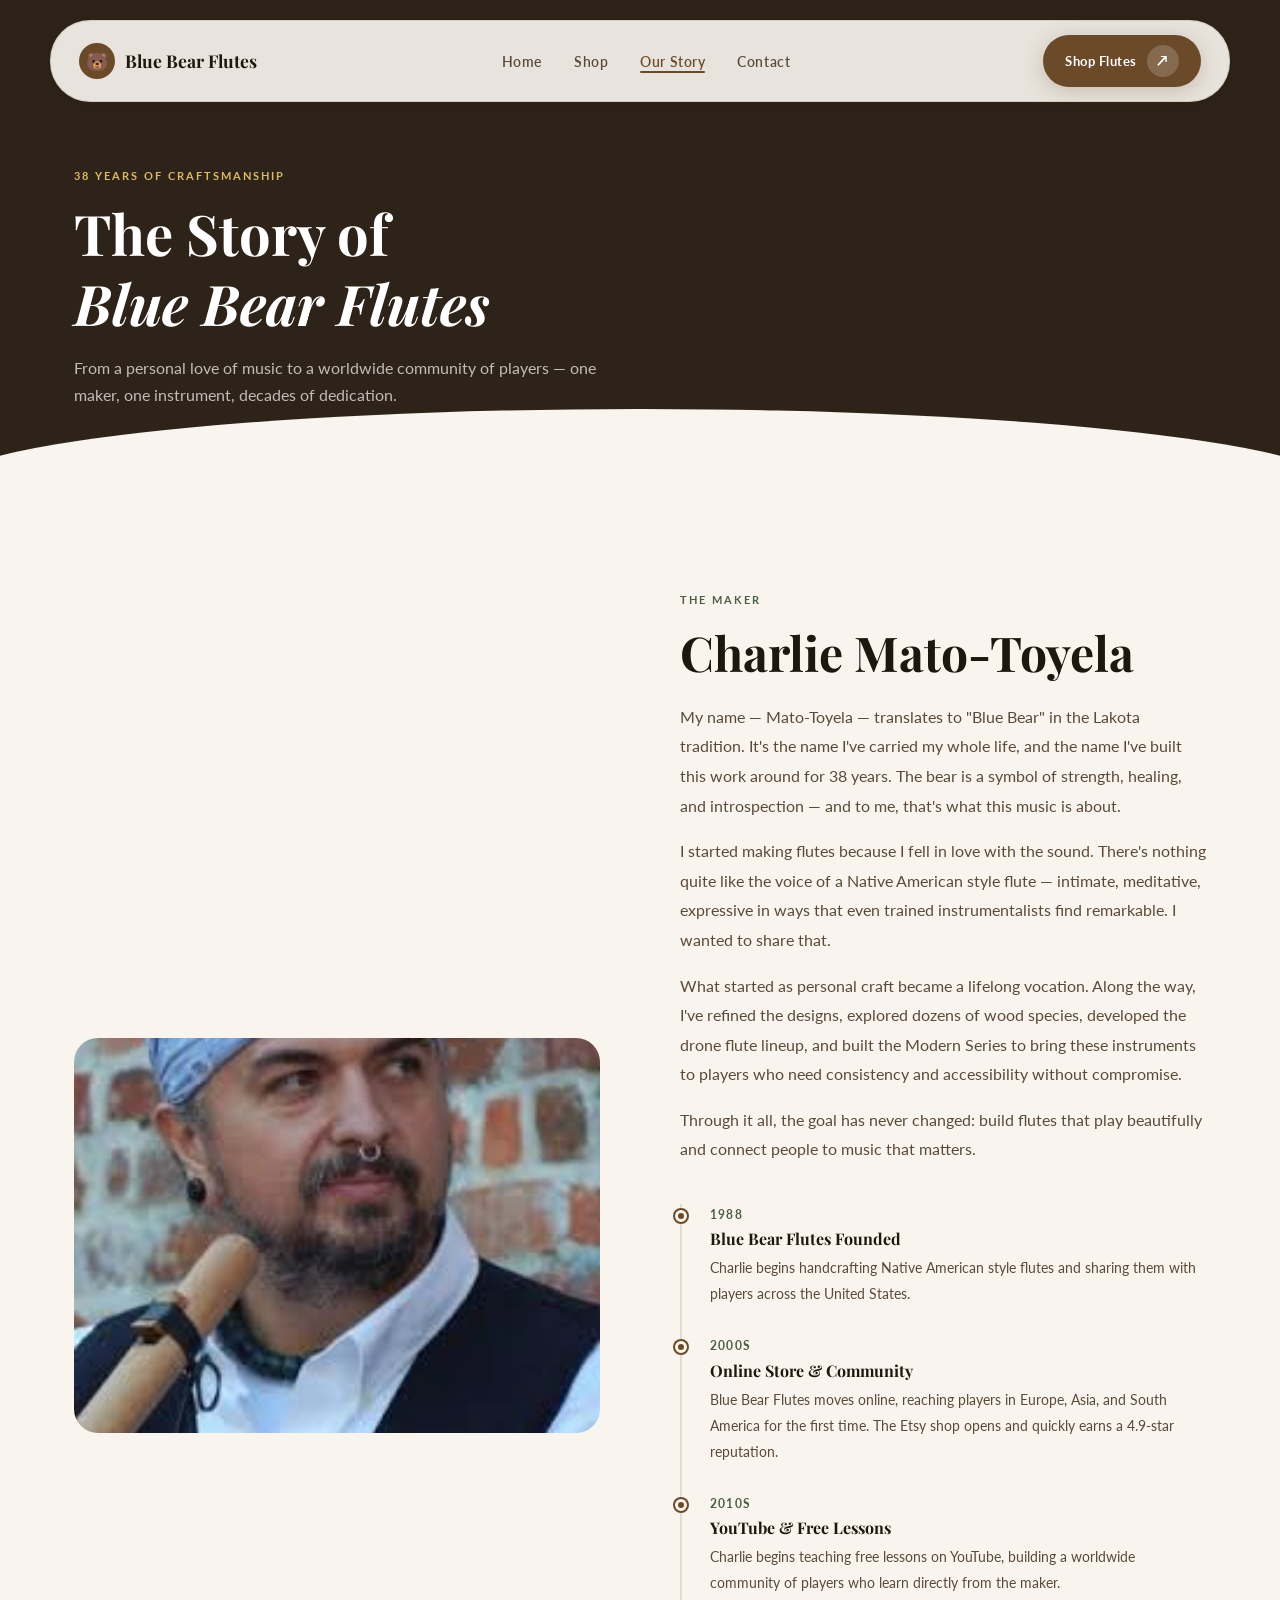
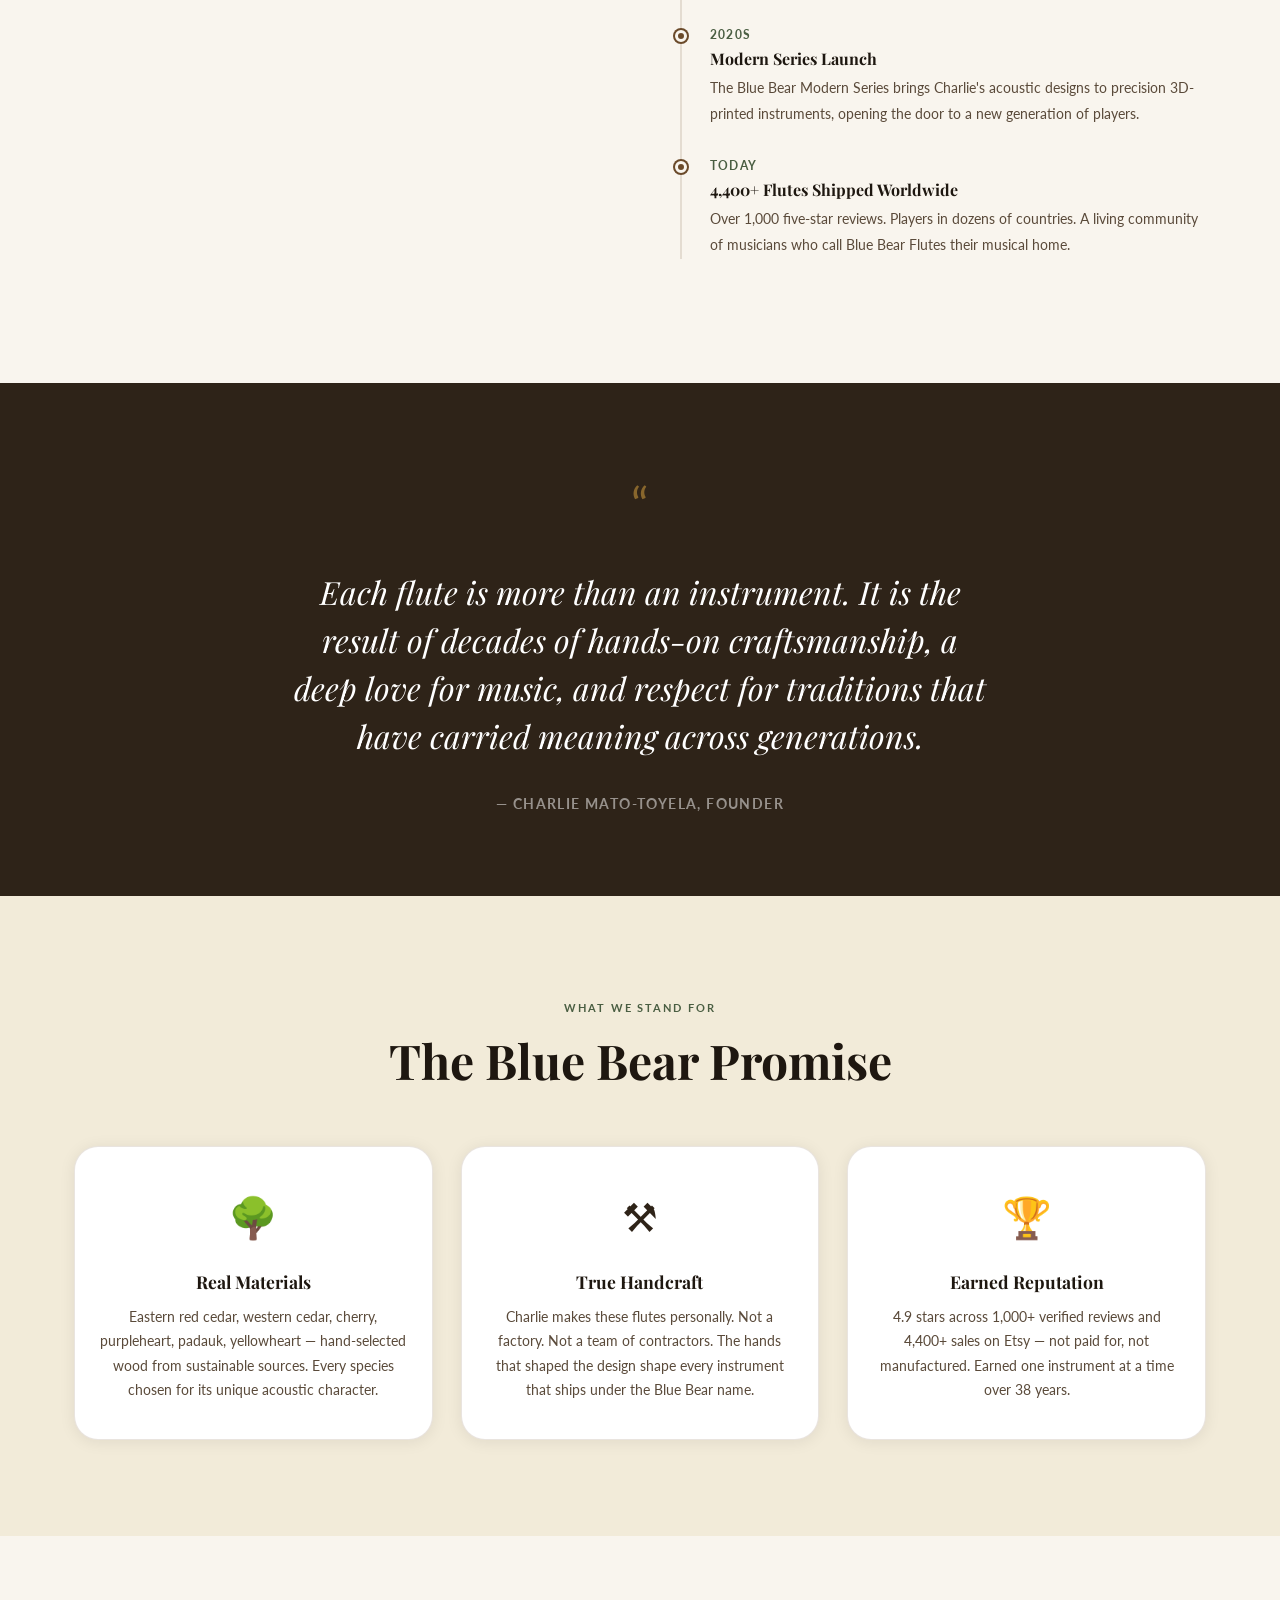
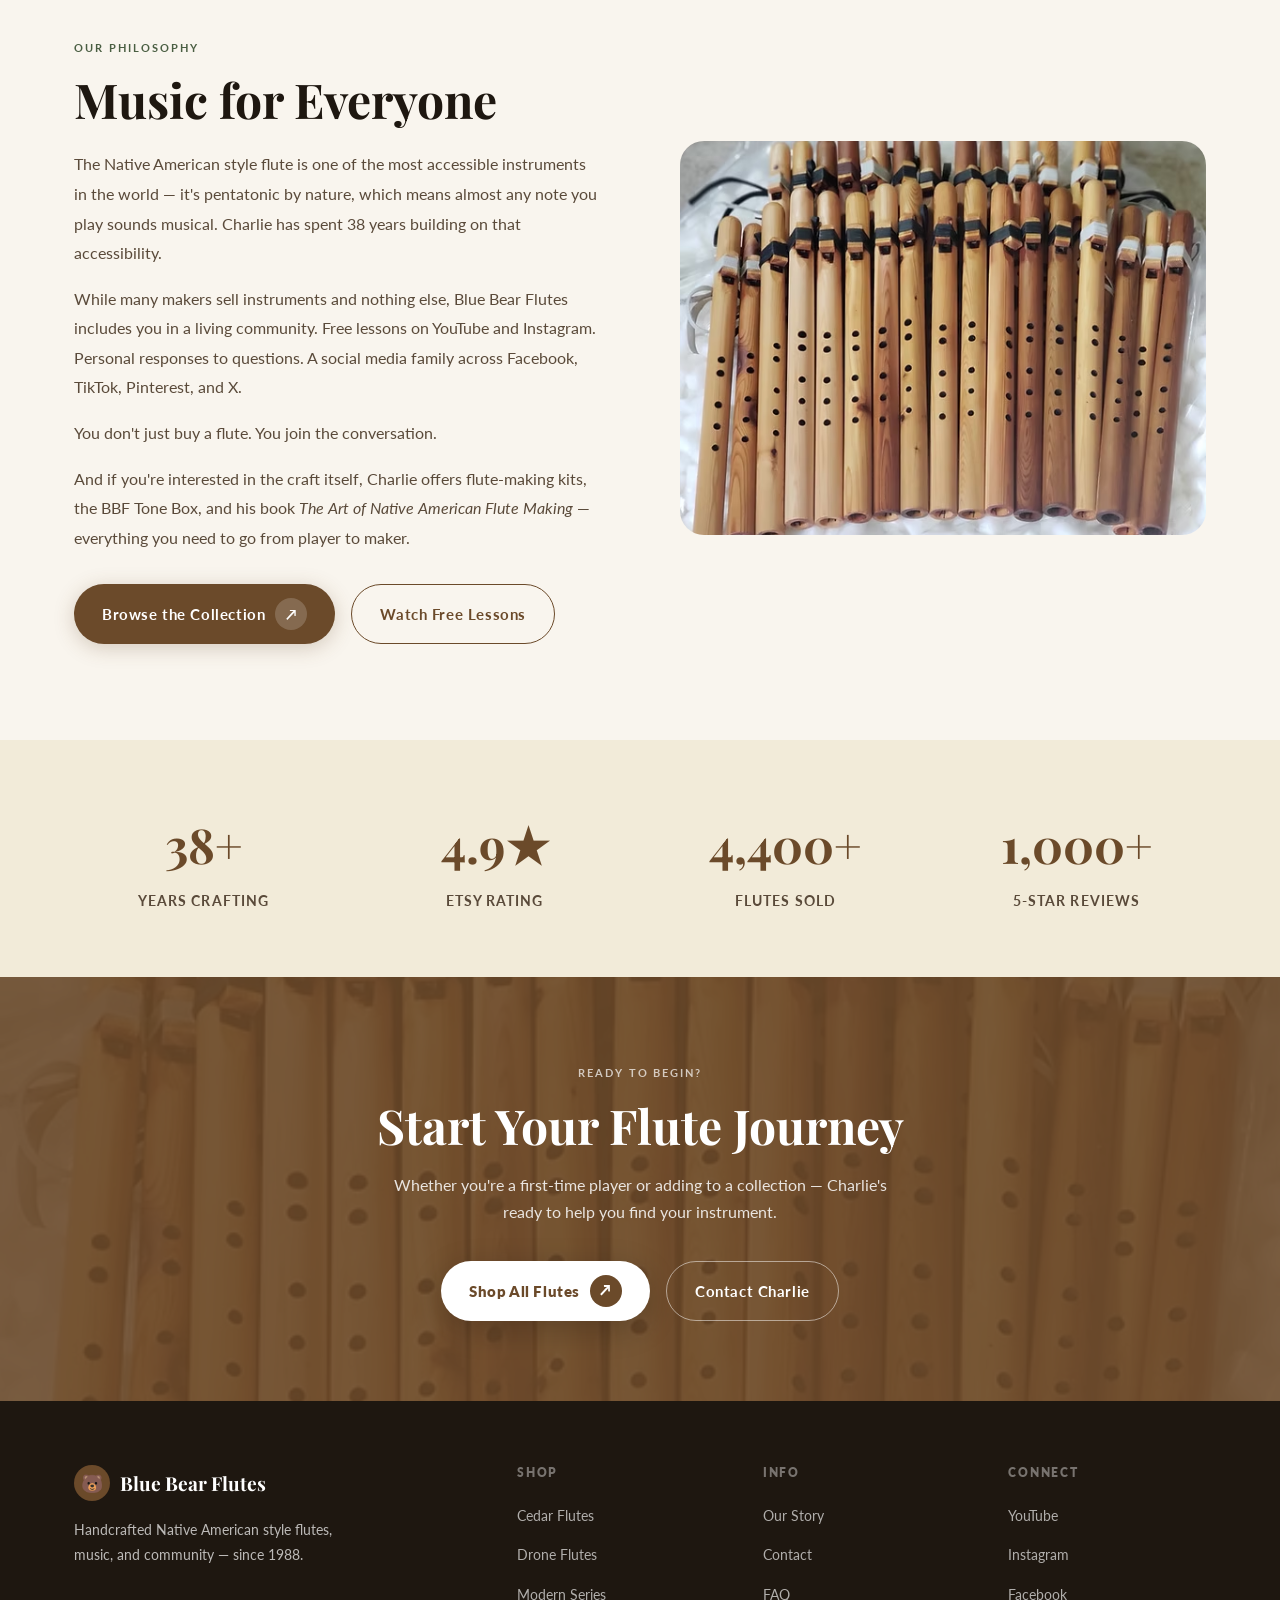
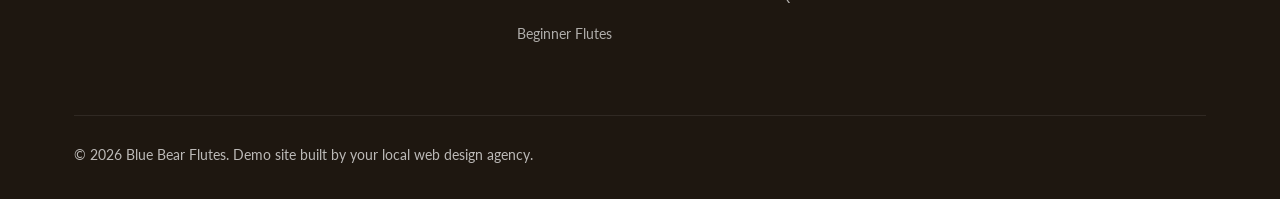
==== commit baaa6b7b: "Replace Unsplash images with real Charlie & flute photos" ====
--- a/about.html
+++ b/about.html
@@ -53,7 +53,7 @@
   <div class="container">
     <div class="story-split">
       <div class="story-img reveal">
-        <img src="https://images.unsplash.com/photo-1548247417-5d2a78f0e87a?w=700&q=80" alt="Native American flute craftsman at work" loading="lazy">
+        <img src="images/charlie-1.jpeg" alt="Charlie Mato-Toyela — Blue Bear Flutes" loading="lazy">
       </div>
       <div class="story-text reveal reveal-delay-2">
         <span class="eyebrow">The Maker</span>
@@ -159,7 +159,7 @@
         </div>
       </div>
       <div class="story-img reveal reveal-delay-2">
-        <img src="https://images.unsplash.com/photo-1511174511562-5f7f18b874f8?w=700&q=80" alt="Native American flute music" loading="lazy">
+        <img src="images/lot-of-flutes.avif" alt="Blue Bear Flutes collection" loading="lazy">
       </div>
     </div>
   </div>
--- a/style.css
+++ b/style.css
@@ -305,7 +305,7 @@
 .hero-bg {
   position: absolute;
   inset: 0;
-  background-image: url('https://images.unsplash.com/photo-1511174511562-5f7f18b874f8?w=1800&q=80');
+  background-image: url('images/hero-bg.avif');
   background-size: cover;
   background-position: center 30%;
   transform: scale(1.05);
@@ -1035,7 +1035,7 @@
   content: '';
   position: absolute;
   inset: 0;
-  background: url('https://images.unsplash.com/photo-1511174511562-5f7f18b874f8?w=1600&q=40') center/cover;
+  background: url('images/lot-of-flutes.avif') center/cover;
   opacity: 0.1;
 }
 .cta-section > * { position: relative; z-index: 2; }
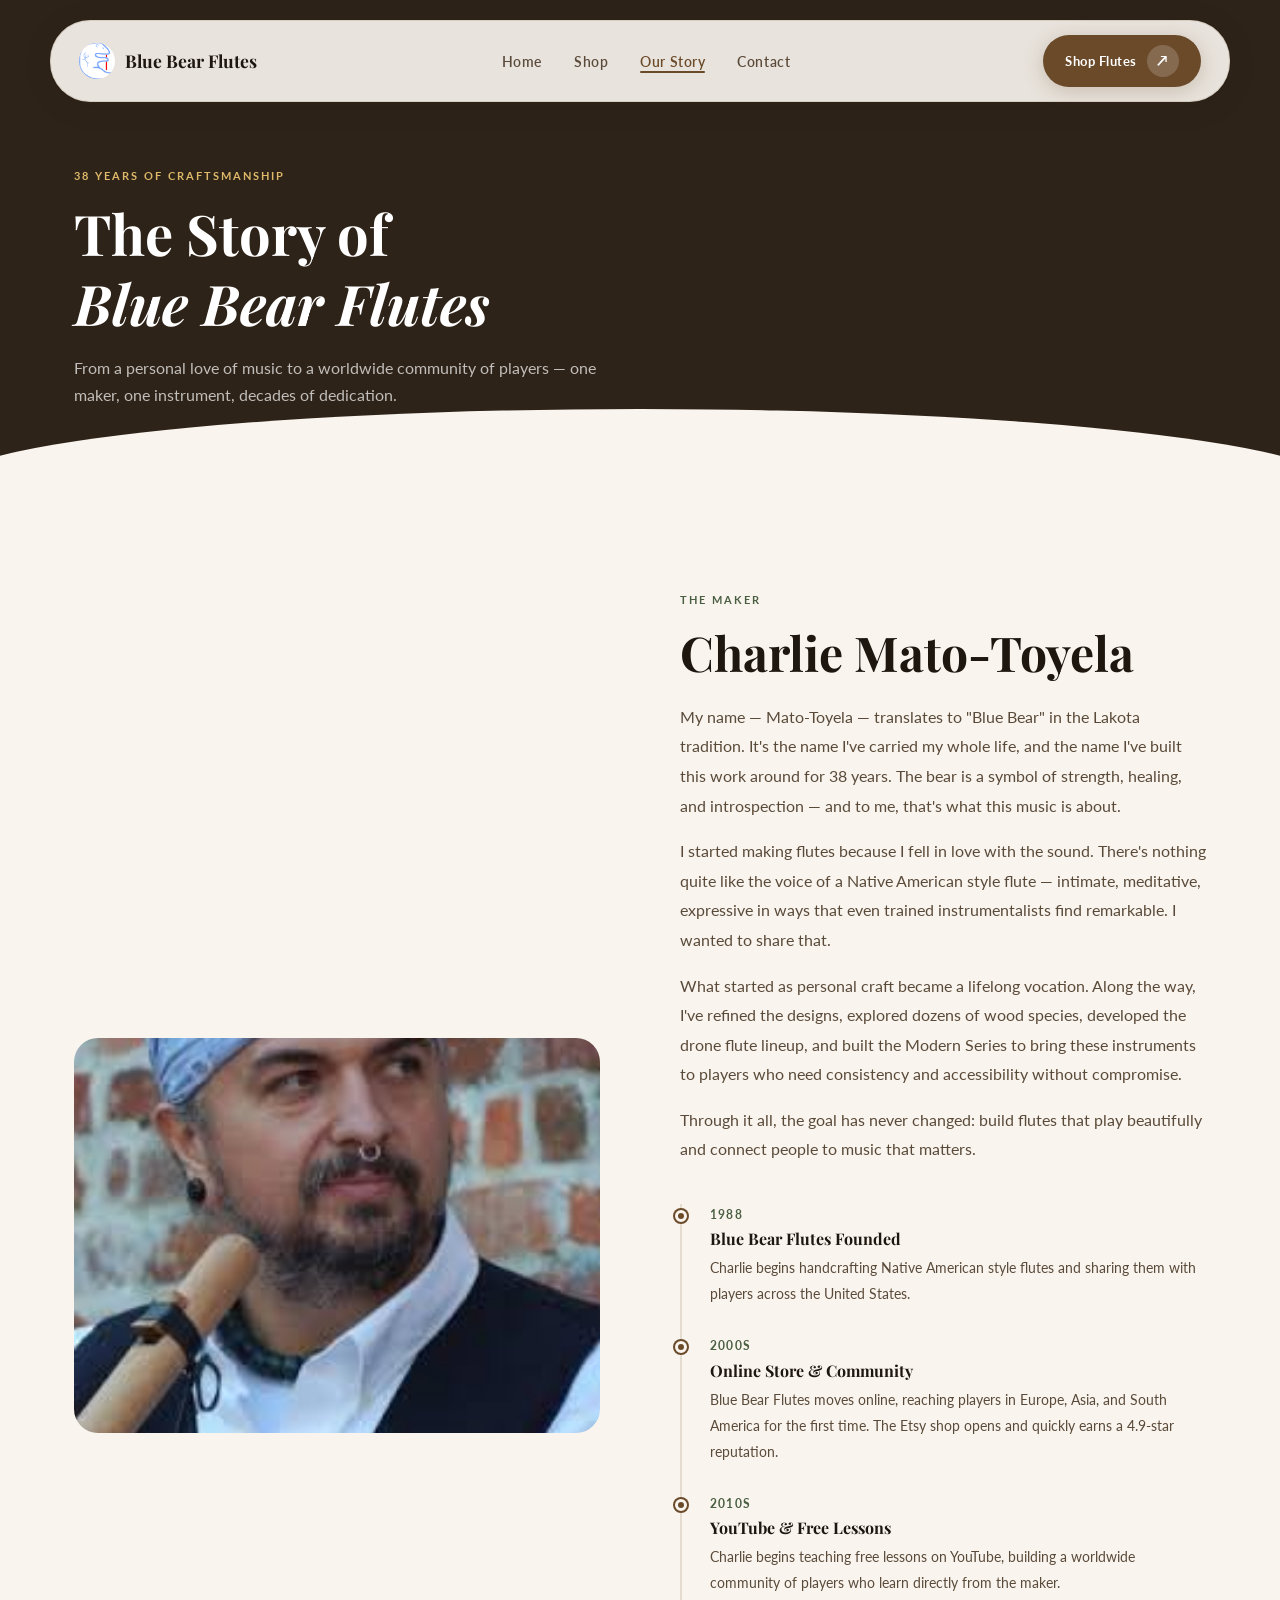
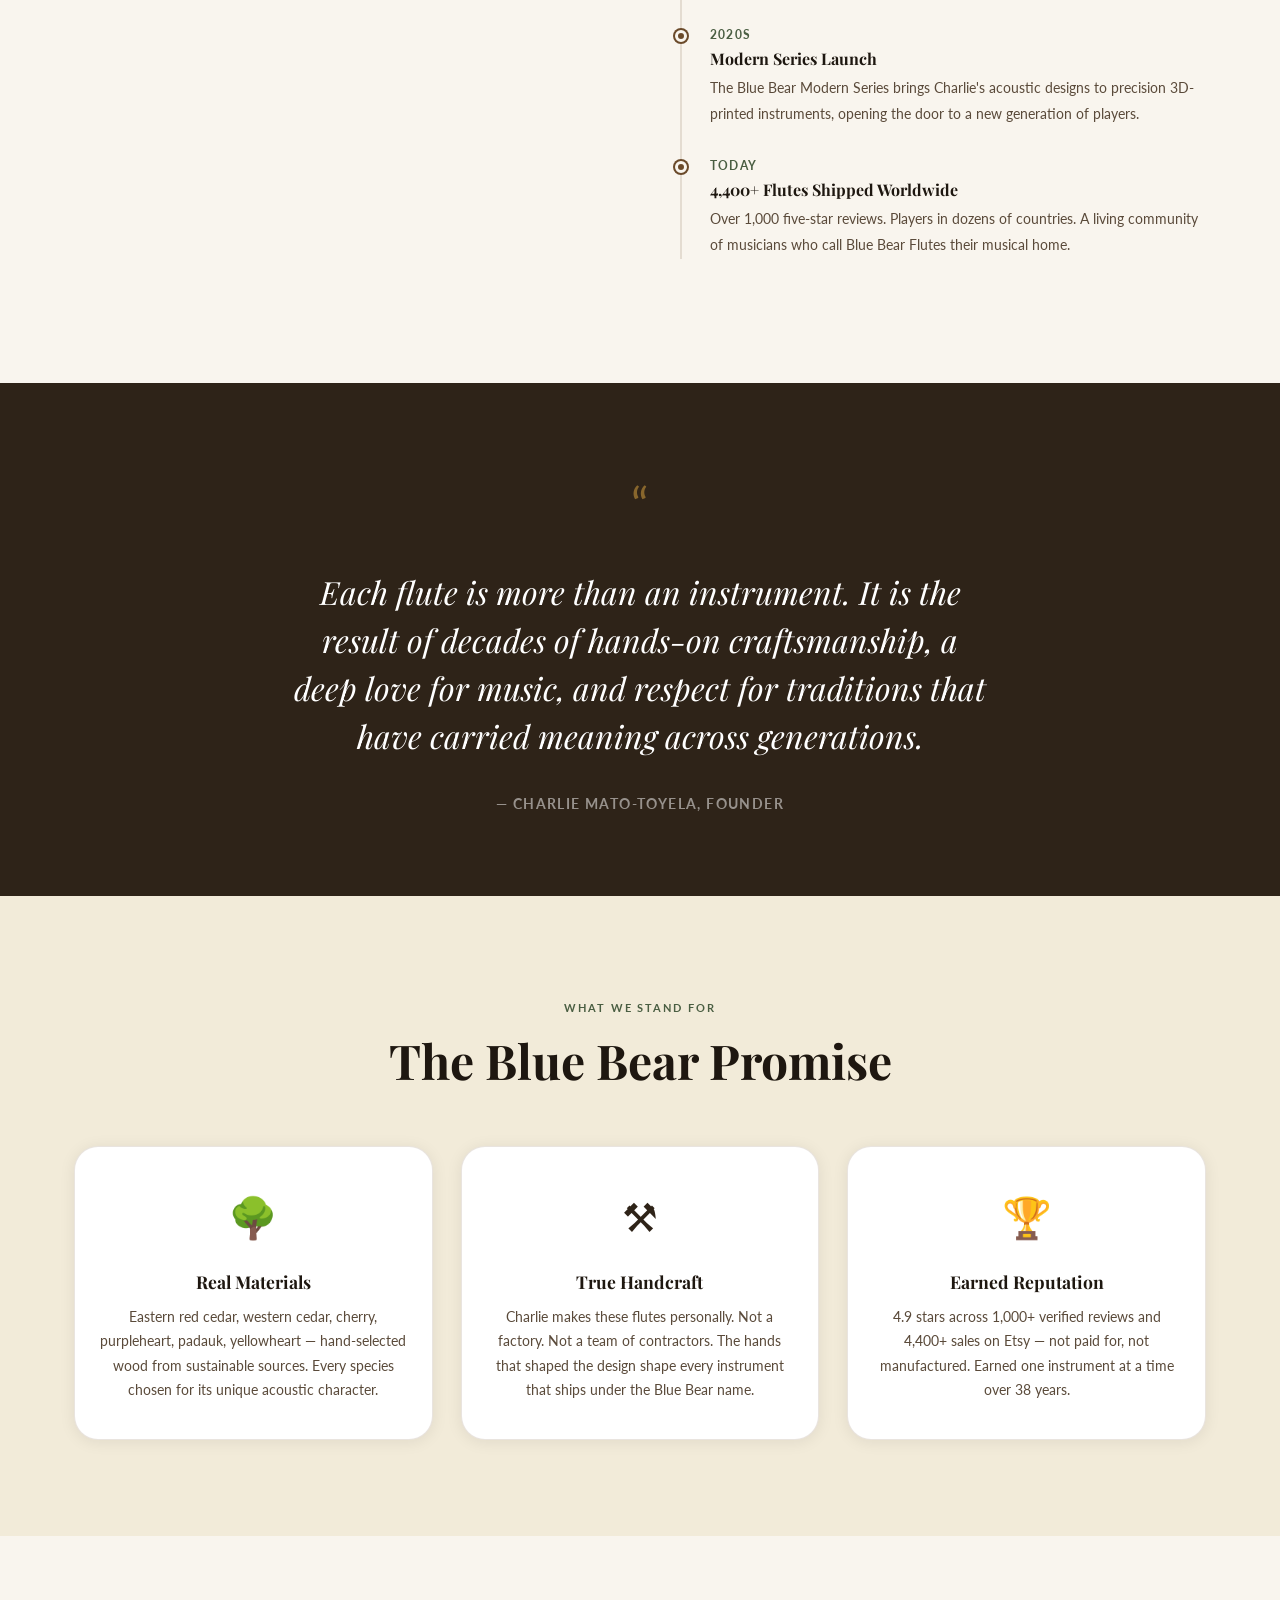
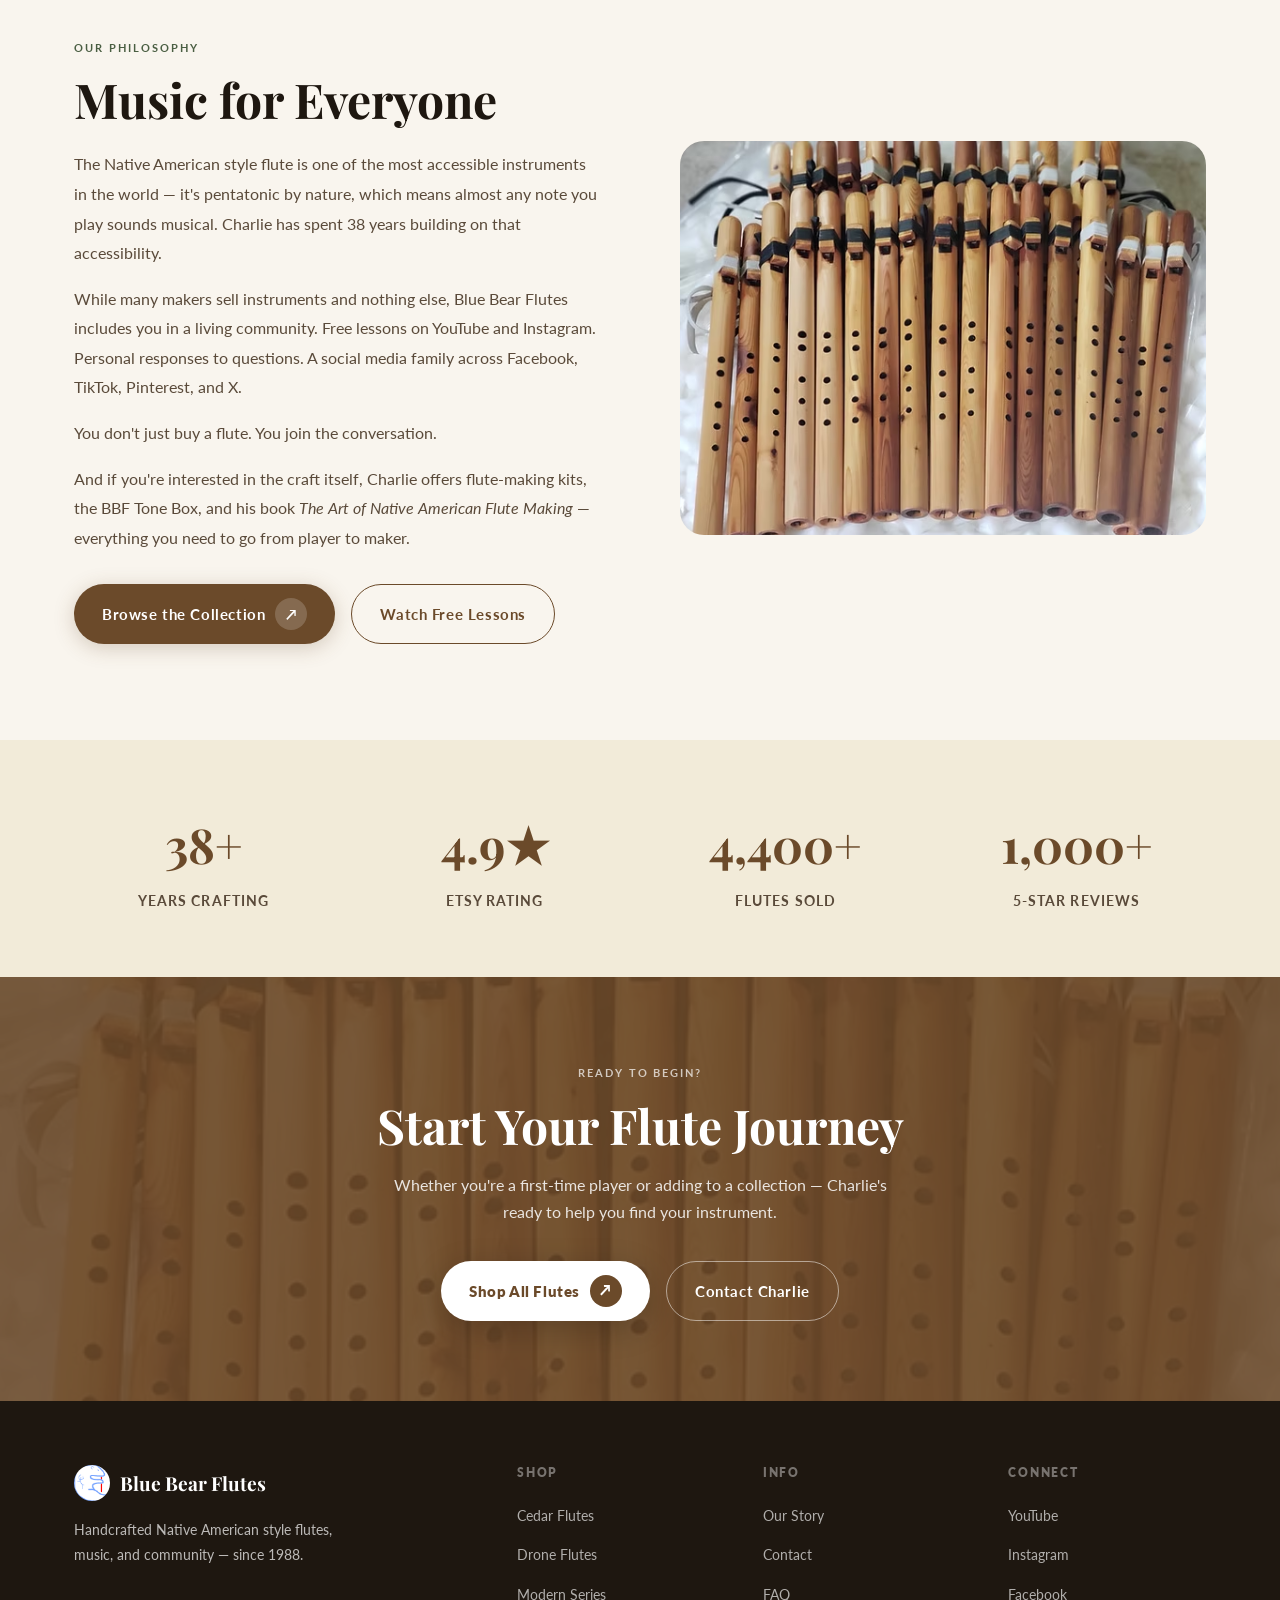
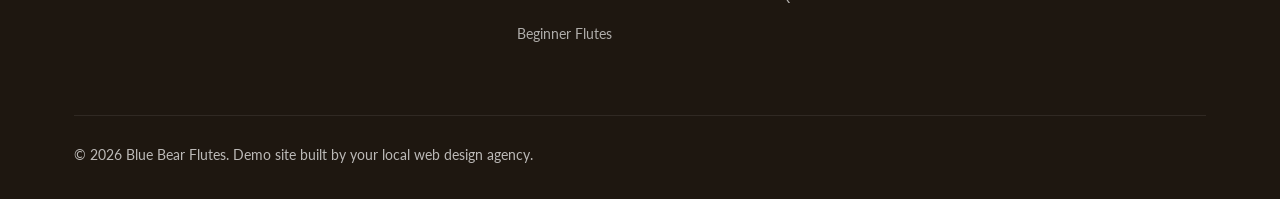
==== commit 3c2e543b: "Replace emoji bear with real logo in about.html" ====
--- a/about.html
+++ b/about.html
@@ -15,7 +15,7 @@
 <nav class="nav" id="nav">
   <div class="nav-inner">
     <a href="index.html" class="nav-logo">
-      <div class="nav-logo-bear">&#x1f43b;</div>
+      <img src="images/logo.png" alt="Blue Bear Flutes logo" style="width:36px;height:36px;border-radius:50%;object-fit:cover;">
       Blue Bear Flutes
     </a>
     <ul class="nav-links">
@@ -211,7 +211,7 @@
   <div class="container">
     <div class="footer-grid">
       <div class="footer-brand">
-        <div class="footer-logo"><div class="footer-logo-bear">&#x1f43b;</div>Blue Bear Flutes</div>
+        <div class="footer-logo"><img src="images/logo.png" alt="Blue Bear Flutes logo" style="width:36px;height:36px;border-radius:50%;object-fit:cover;">Blue Bear Flutes</div>
         <p>Handcrafted Native American style flutes, music, and community — since 1988.</p>
       </div>
       <div class="footer-col">
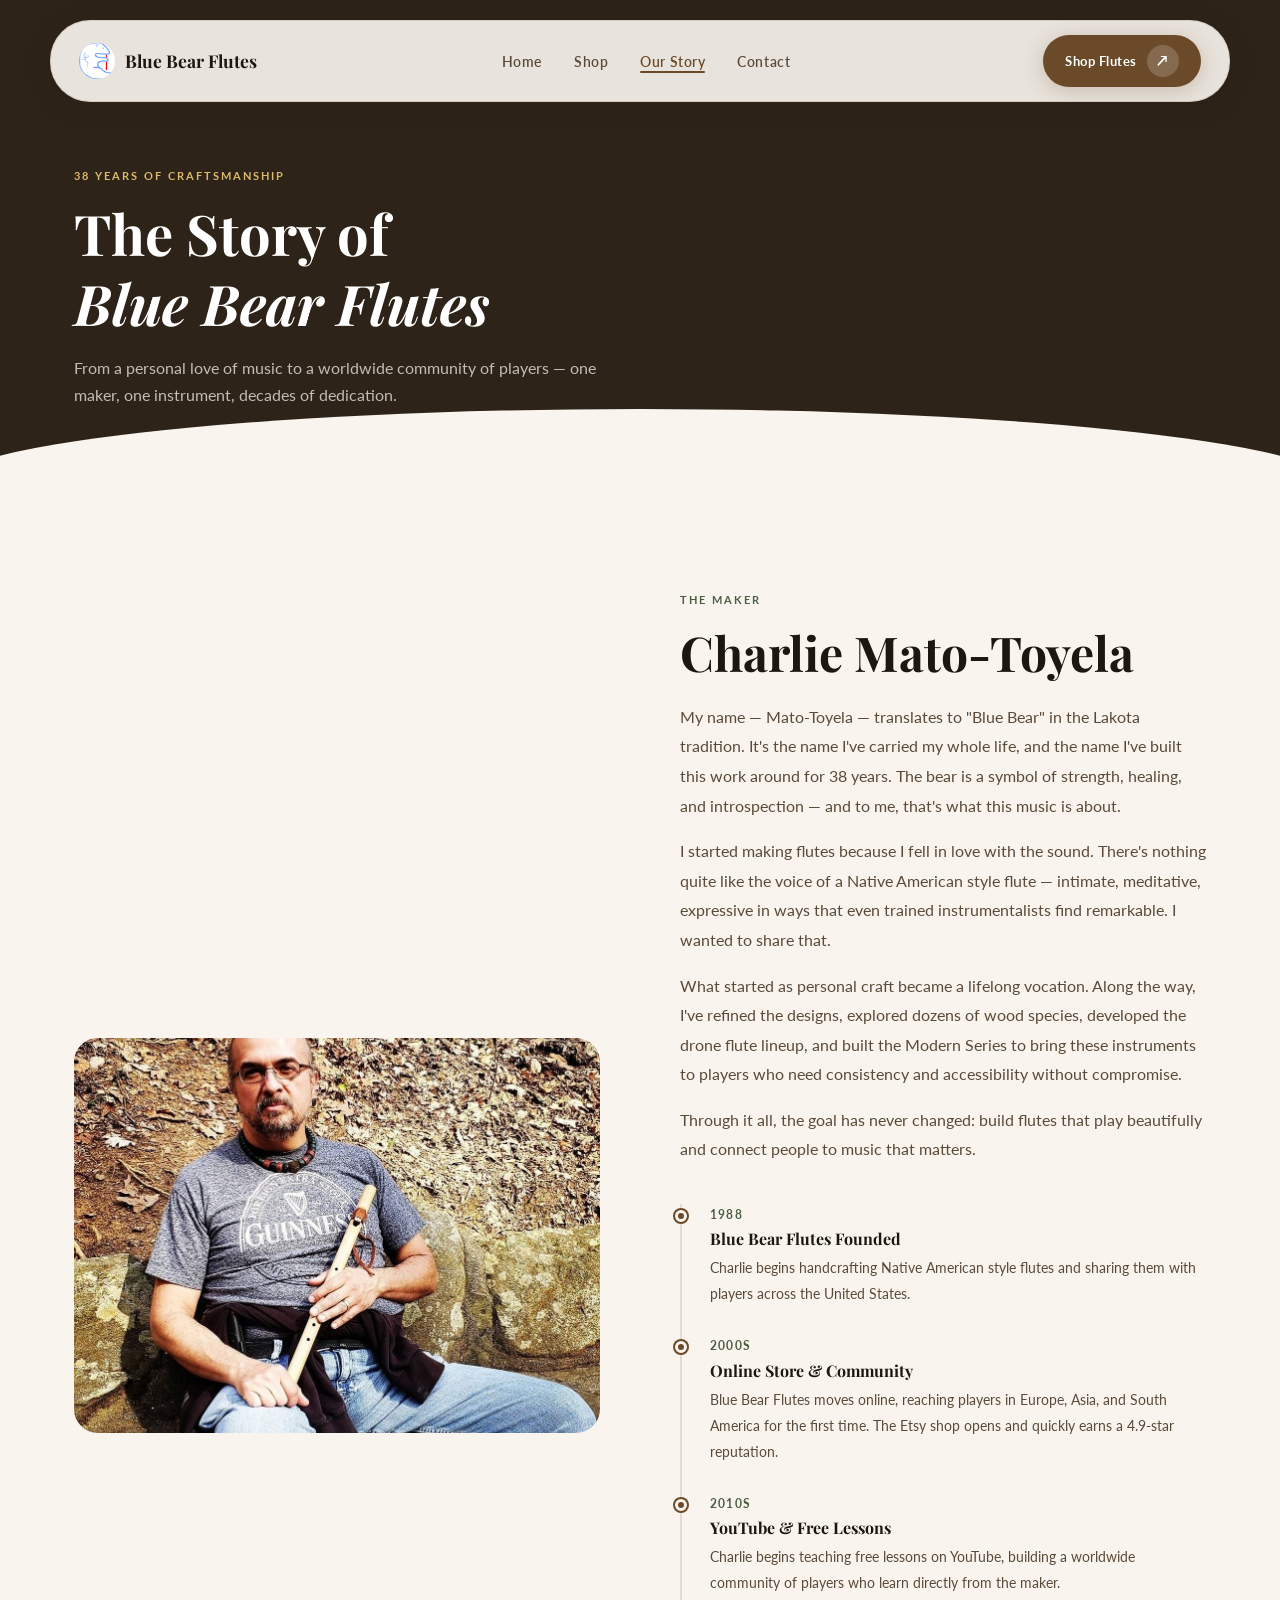
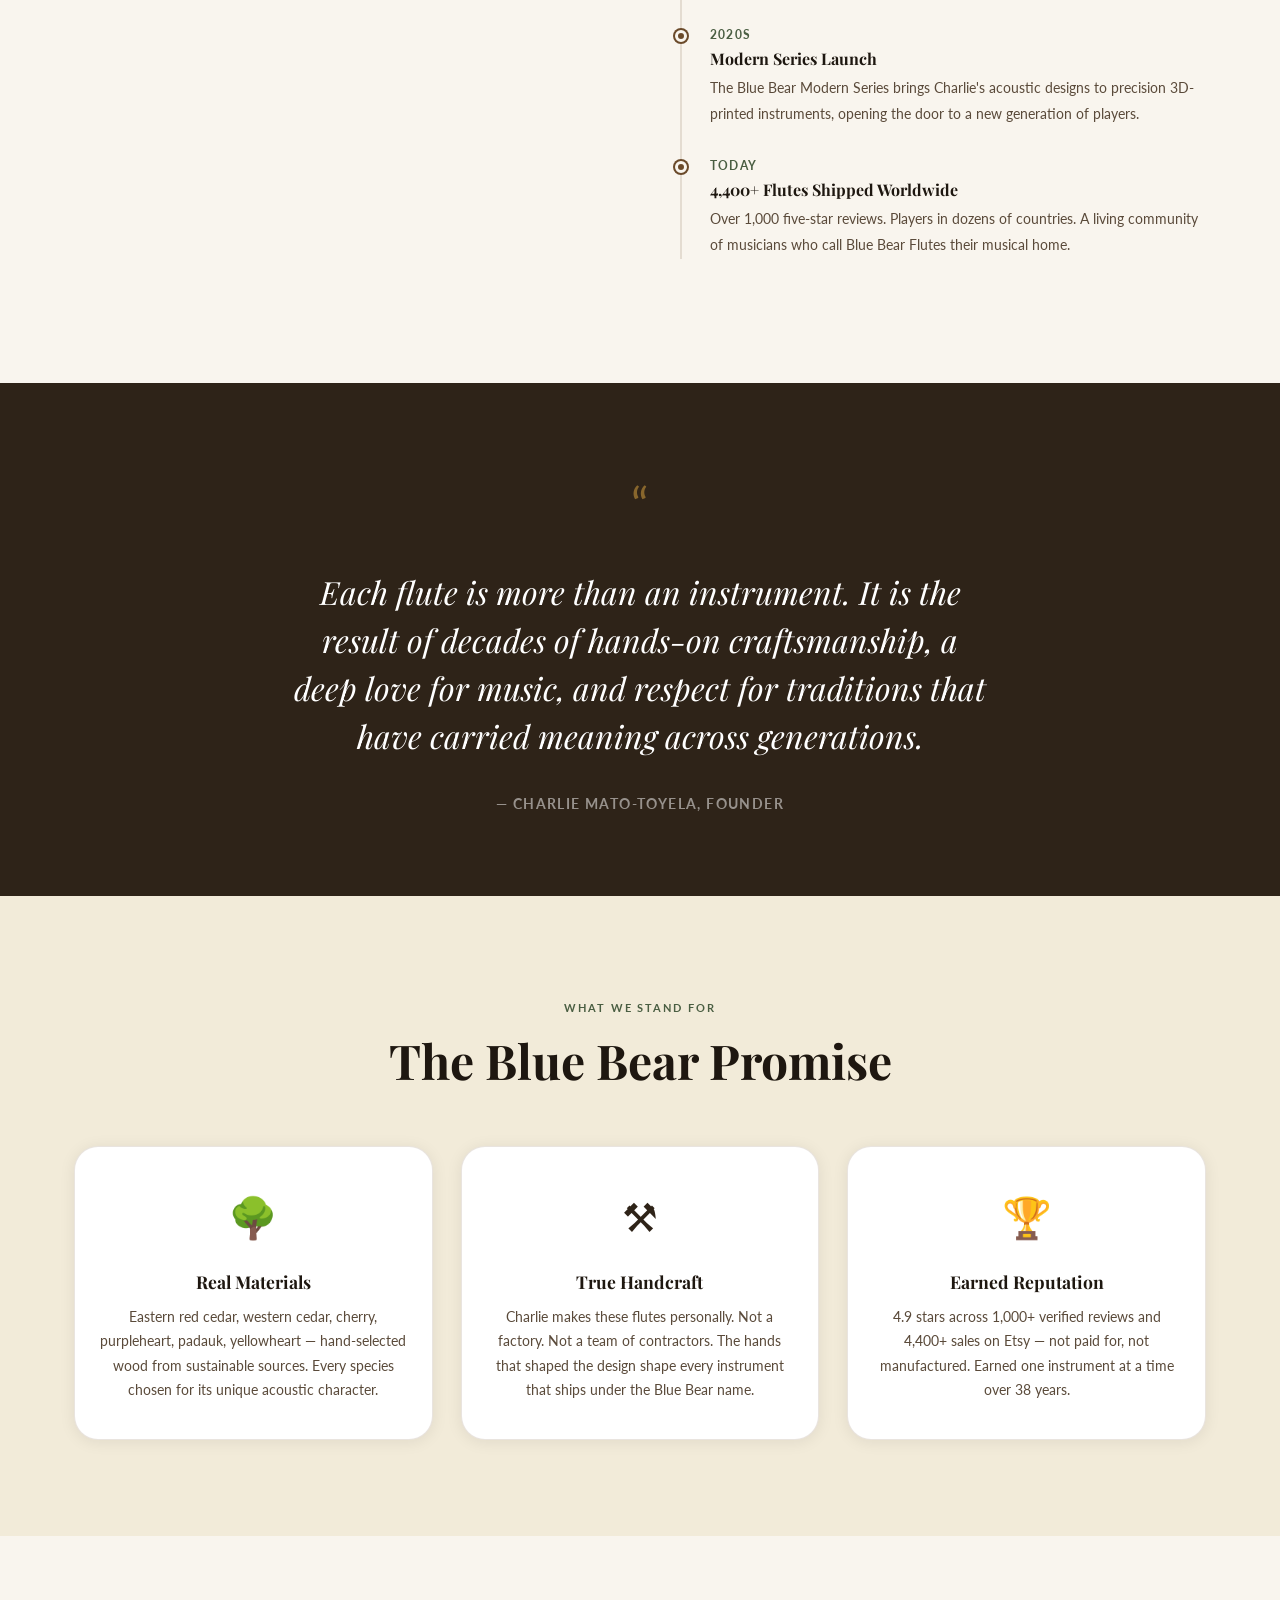
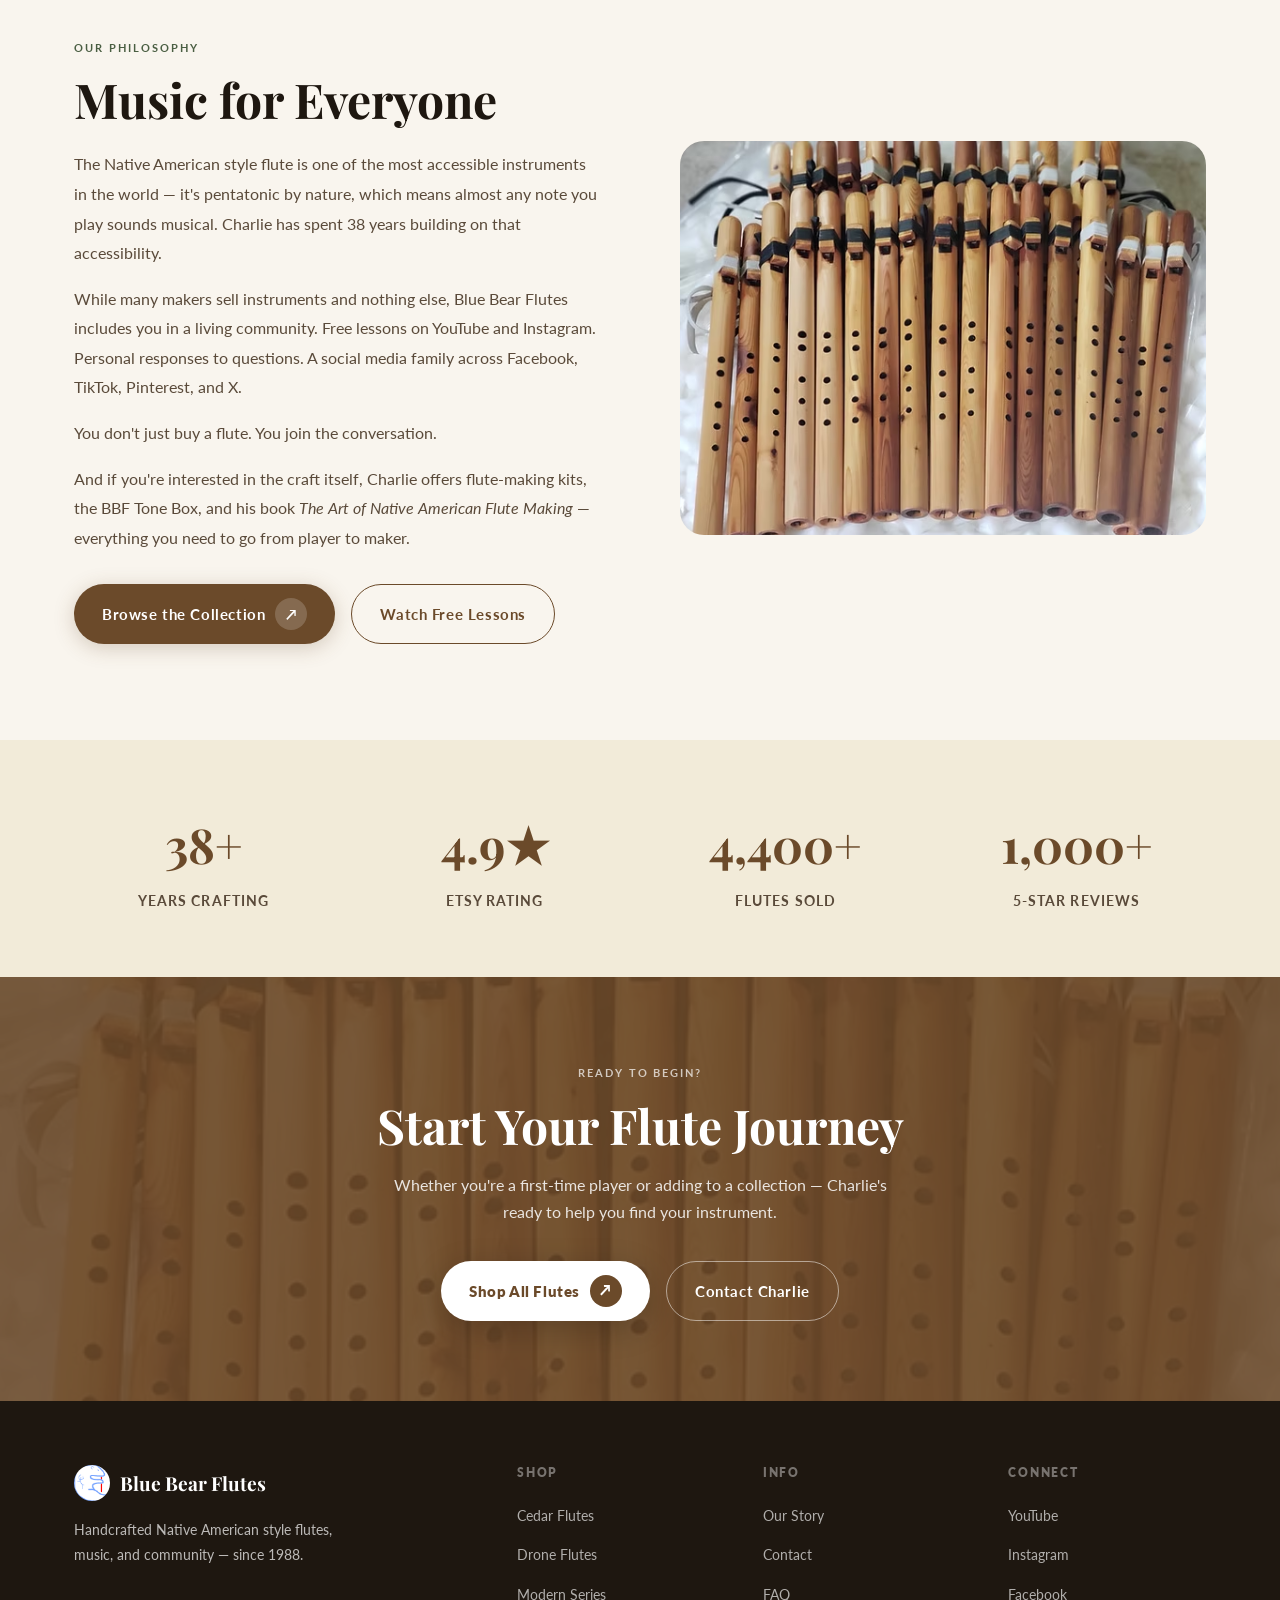
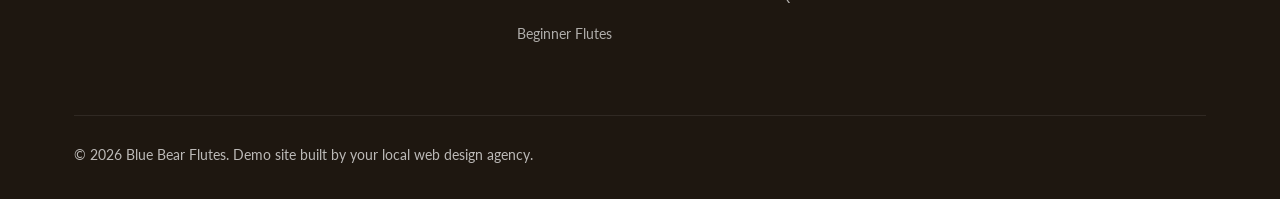
==== commit 056b054a: "Replace Charlie photo on Our Story page with Charlie Mato-Toyela 3" ====
--- a/about.html
+++ b/about.html
@@ -53,7 +53,7 @@
   <div class="container">
     <div class="story-split">
       <div class="story-img reveal">
-        <img src="images/charlie-1.jpeg" alt="Charlie Mato-Toyela — Blue Bear Flutes" loading="lazy">
+        <img src="images/charlie-3.jpg" alt="Charlie Mato-Toyela — Blue Bear Flutes" loading="lazy">
       </div>
       <div class="story-text reveal reveal-delay-2">
         <span class="eyebrow">The Maker</span>
